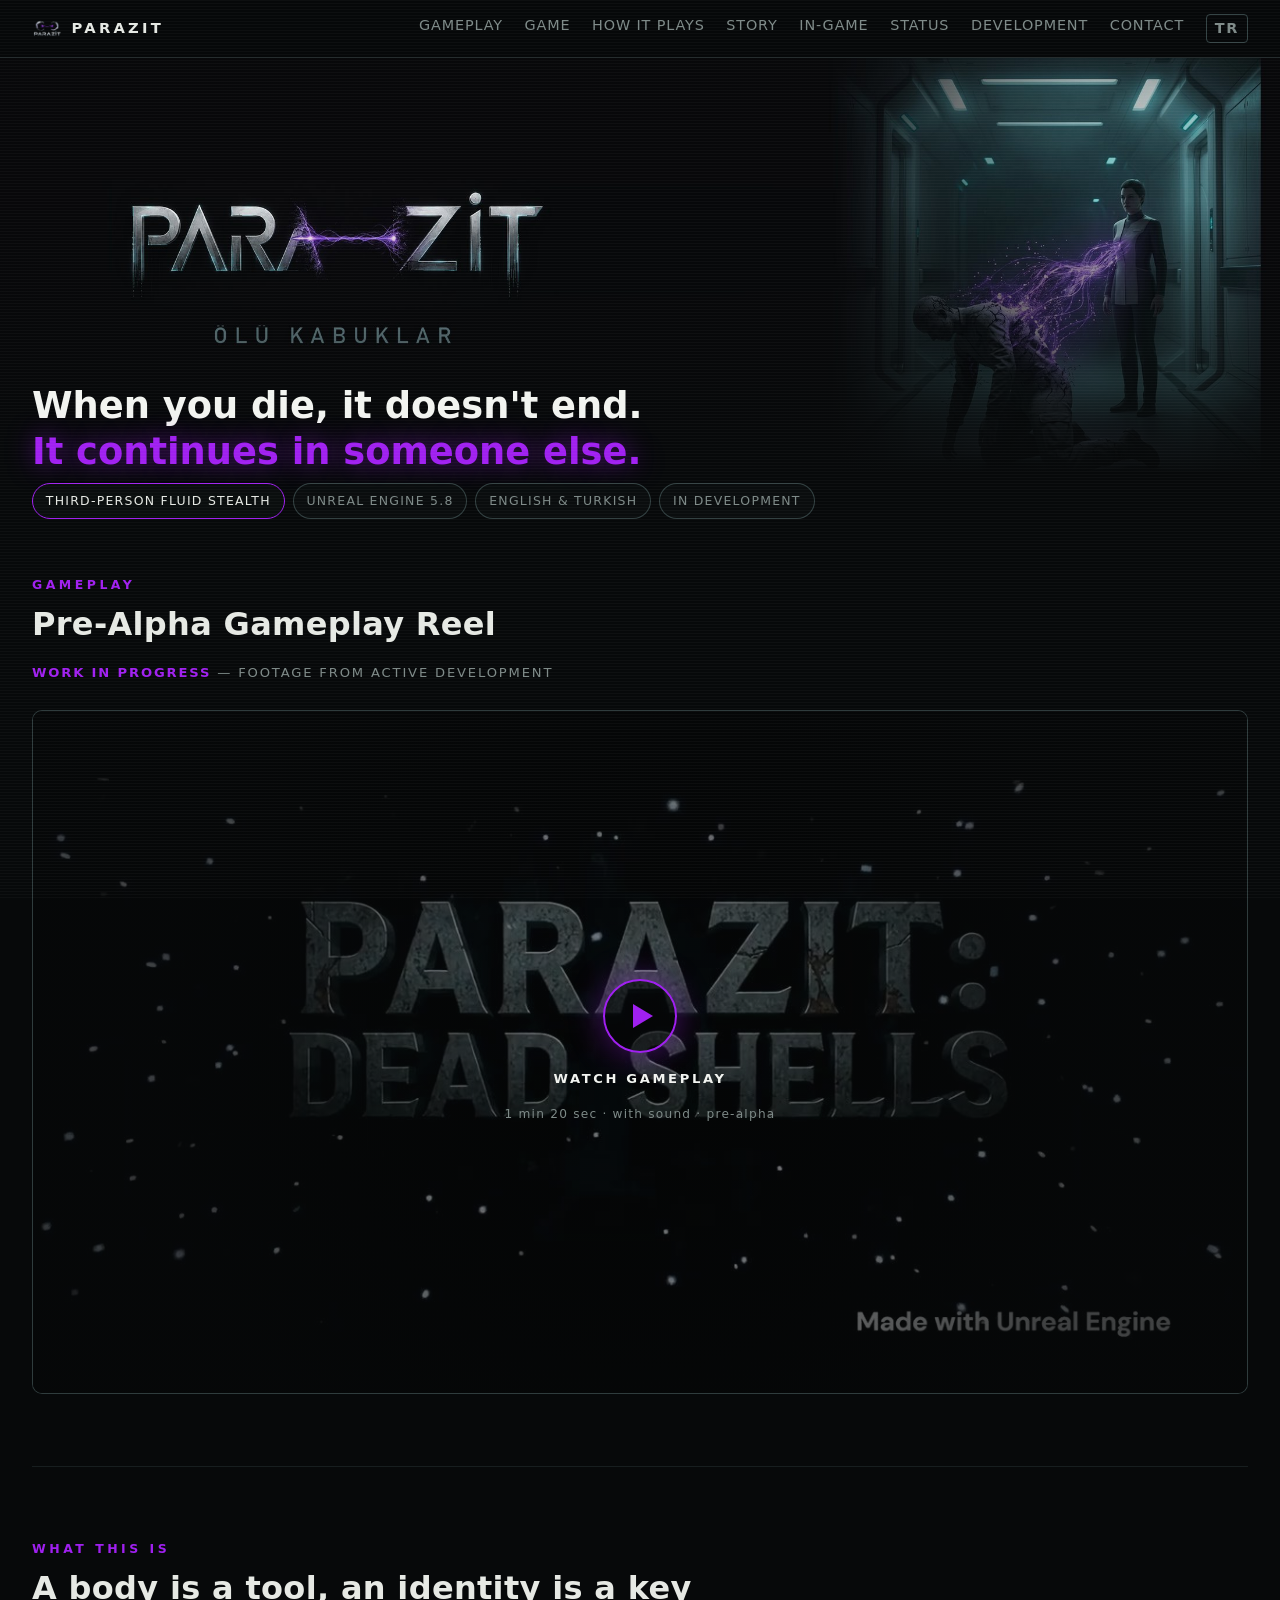
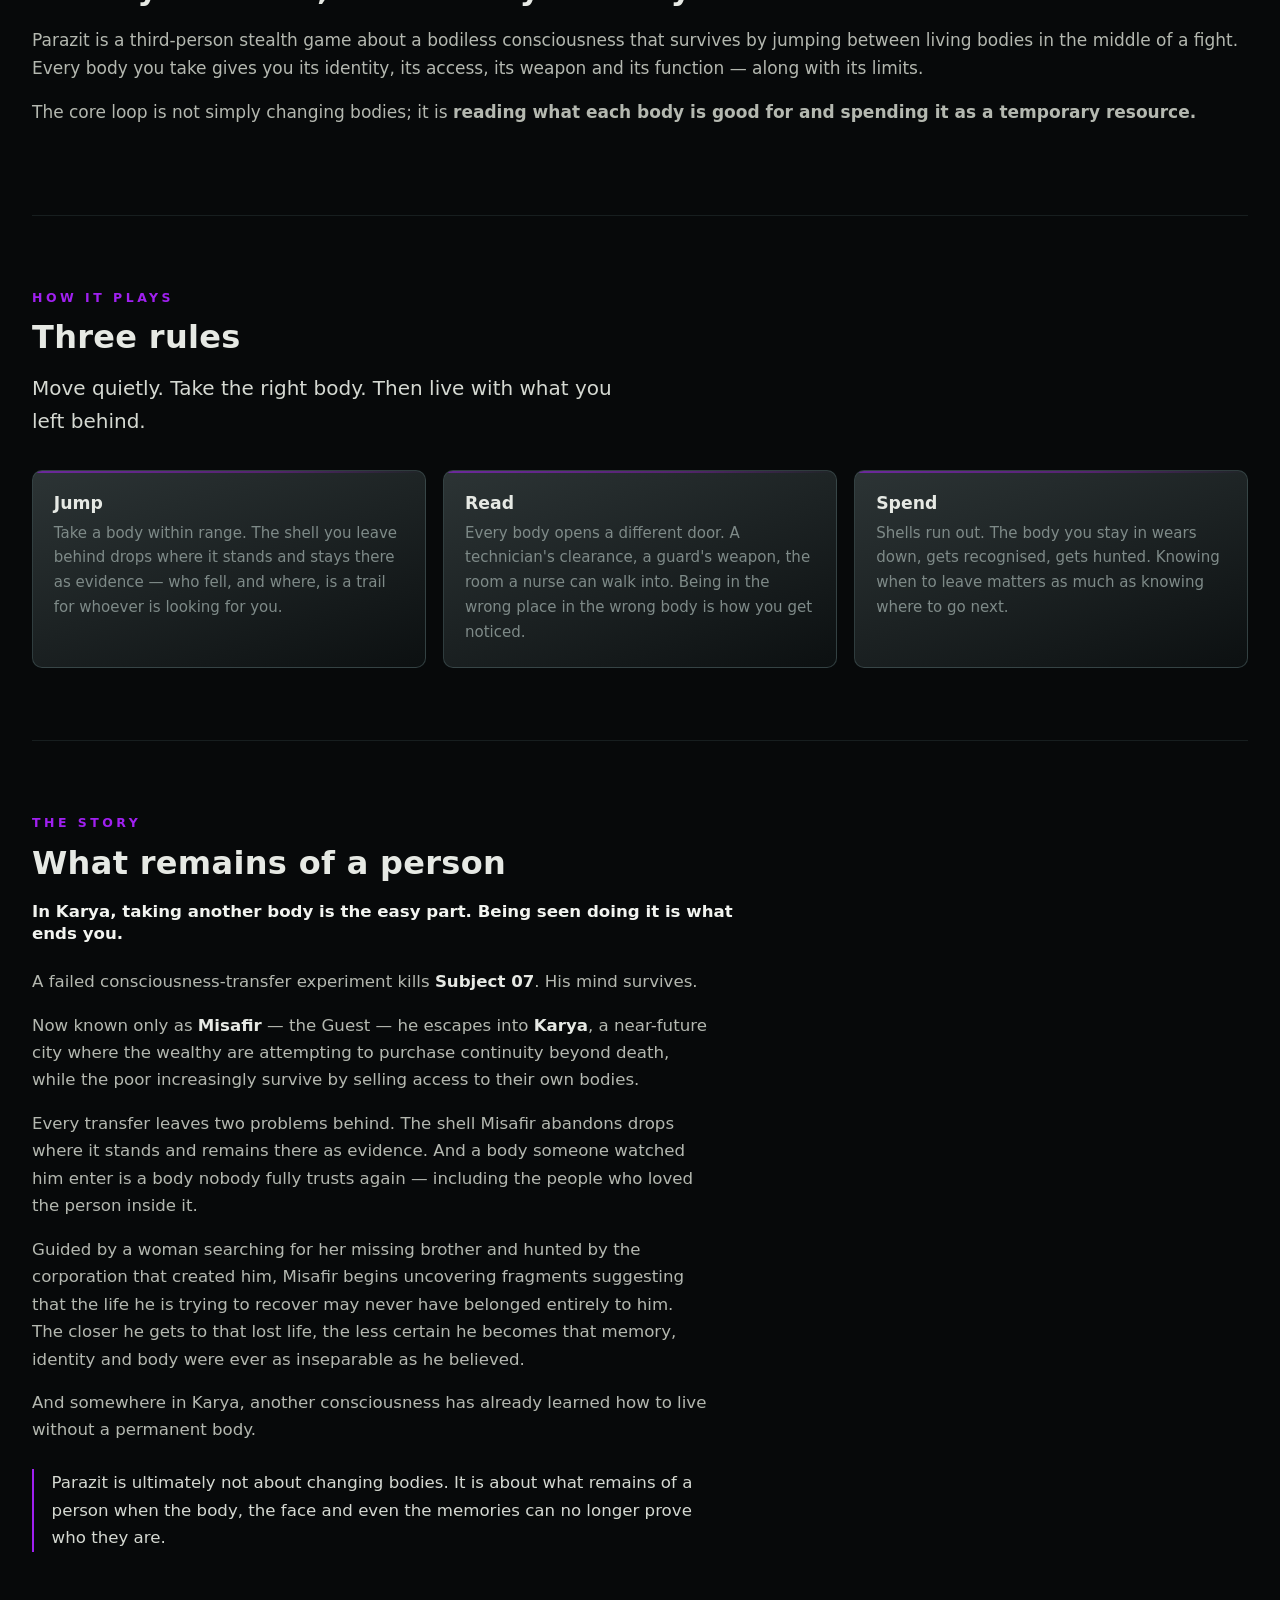
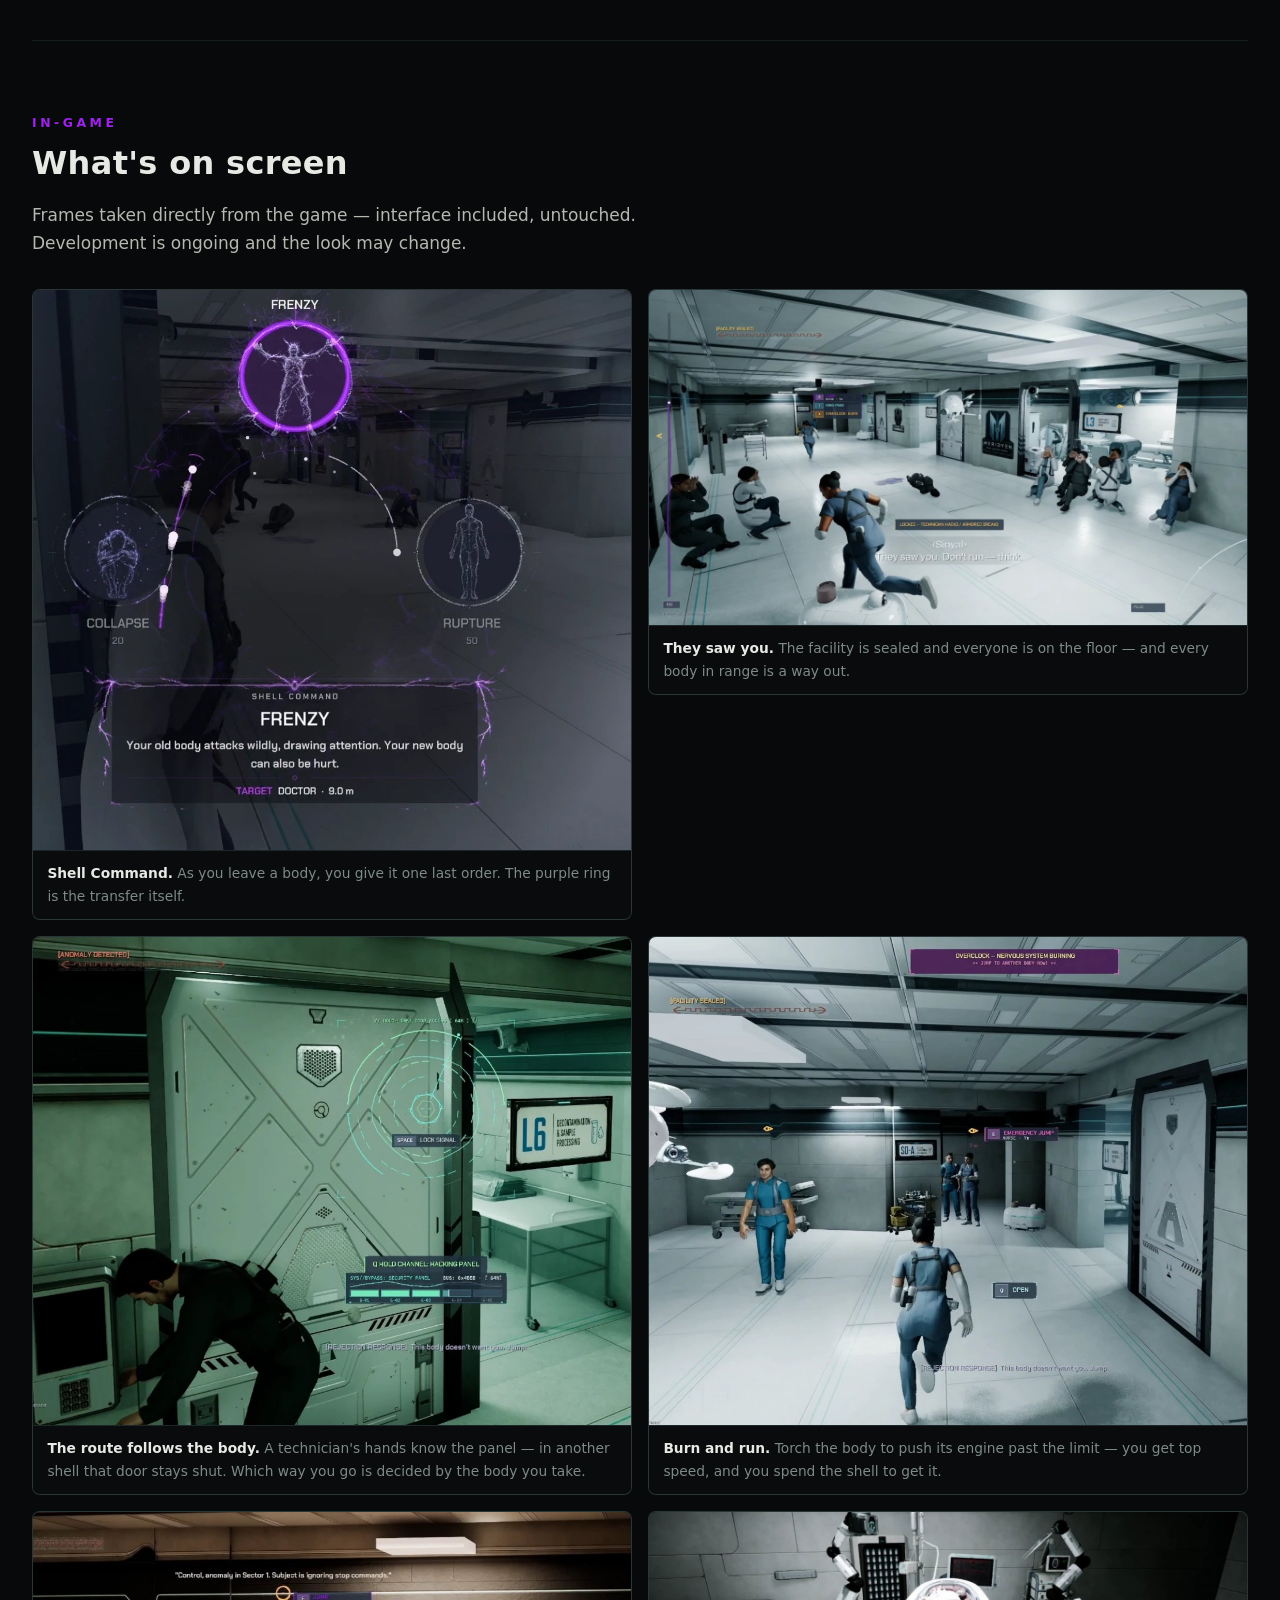
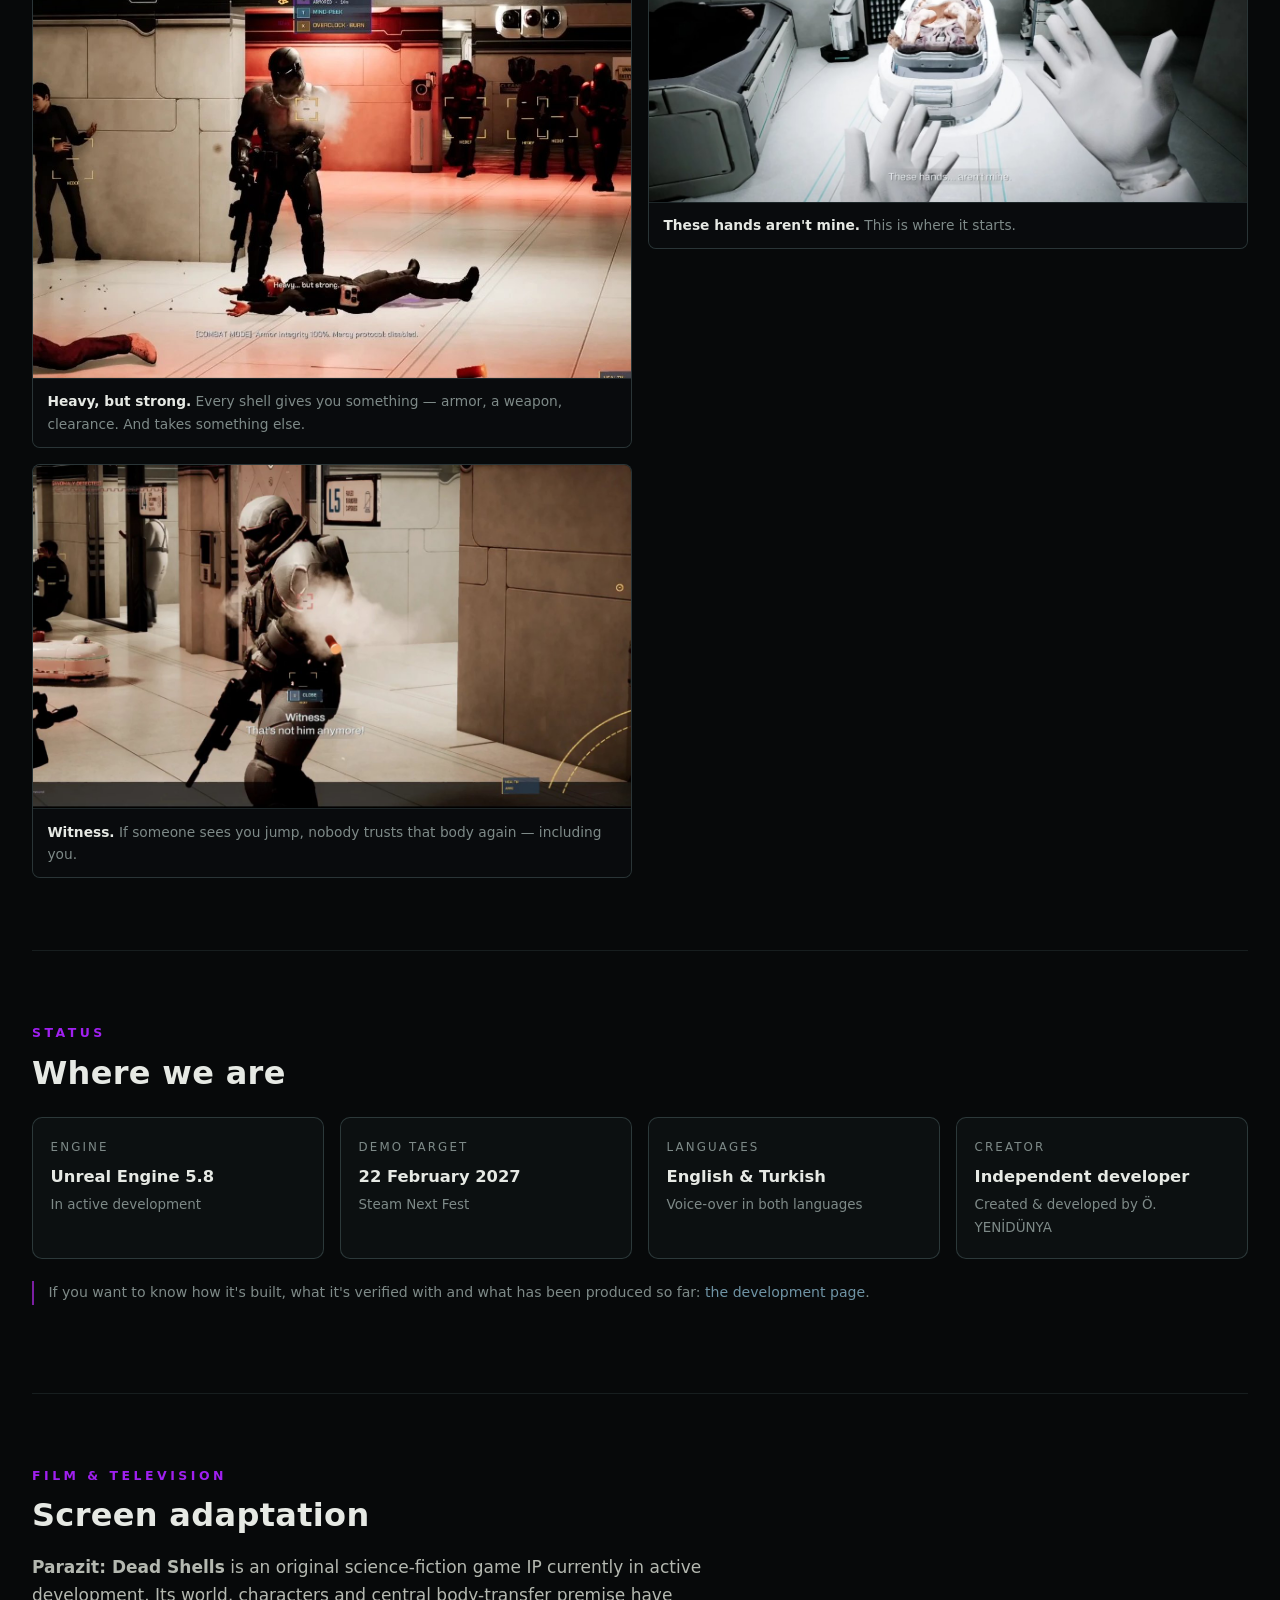
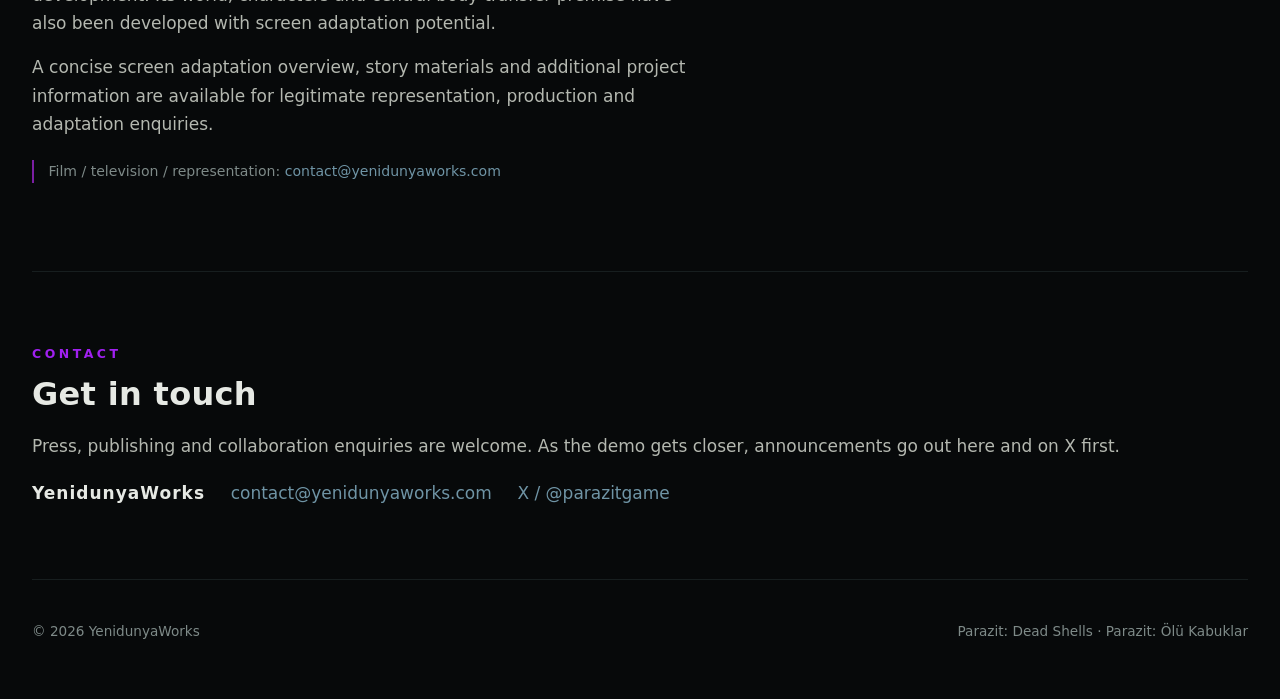
==== en/index.html @ 67343d3d "Site guncellendi: 0 yeni, 2 degisen" ====
<!doctype html>
<html lang="en">
  <head>
    <meta charset="utf-8">
    <meta name="viewport" content="width=device-width, initial-scale=1">
    <title>Parazit: Dead Shells</title>
    <meta name="description" content="Parazit: Dead Shells — a third-person stealth game about a bodiless consciousness that survives by jumping between living bodies. Unreal Engine 5.8.">
    <meta name="theme-color" content="#07090A">
    <link rel="canonical" href="https://yenidunyaworks.com/en/">
    <link rel="alternate" hreflang="tr" href="https://yenidunyaworks.com/">
    <link rel="alternate" hreflang="en" href="https://yenidunyaworks.com/en/">
    <link rel="alternate" hreflang="x-default" href="https://yenidunyaworks.com/en/">
    <link rel="icon" href="../gorsel/favicon-32.png" sizes="32x32">
    <link rel="apple-touch-icon" href="../gorsel/apple-touch-icon.png">
    <meta property="og:title" content="Parazit: Dead Shells">
    <meta property="og:description" content="When you die, it doesn't end. It continues in someone else.">
    <meta property="og:image" content="https://yenidunyaworks.com/gorsel/hero.jpg">
    <meta property="og:url" content="https://yenidunyaworks.com/en/">
    <meta property="og:type" content="website">
    <meta name="twitter:card" content="summary_large_image">
    <link rel="stylesheet" href="../style.css">
  </head>
  <body>

    <header class="site-header">
      <div class="header-ic">
        <a class="marka" href="#top" aria-label="Parazit: Dead Shells — home">
          <img src="../gorsel/amblem.png" alt="" width="30" height="30">
          <span>Parazit</span>
        </a>
        <nav aria-label="Sections">
          <a href="#video">Gameplay</a>
          <a href="#game">Game</a>
          <a href="#how">How it plays</a>
          <a href="#story">Story</a>
          <a href="#ingame">In-game</a>
          <a href="#status">Status</a>
          <a href="development.html">Development</a>
          <a href="#contact">Contact</a>
          <a class="dil" href="../" hreflang="tr" lang="tr">TR</a>
        </nav>
      </div>
    </header>

    <main>

      <section class="hero" id="top" aria-labelledby="game-title">
        <div class="hero-gorsel">
          <img src="../gorsel/hero.jpg"
               alt="Parazit: Dead Shells — a purple current rises from a collapsing body in a dark facility corridor"
               width="2200" height="710" fetchpriority="high">
        </div>
        <div class="hero-alt">
          <h1 id="game-title" class="hero-cizgi">
            When you die, it doesn't end.<br><span class="vurgu">It continues in someone else.</span>
          </h1>
          <div class="rozetler">
            <span class="rozet one">Third-person fluid stealth</span>
            <span class="rozet">Unreal Engine 5.8</span>
            <span class="rozet">English &amp; Turkish</span>
            <span class="rozet">In development</span>
          </div>
        </div>
      </section>

      <section class="bolum video-bolum" id="video" aria-labelledby="video-heading">
        <p class="ust-etiket">Gameplay</p>
        <h2 id="video-heading">Pre-Alpha Gameplay Reel</h2>
        <p class="video-altbilgi"><b>Work in progress</b> — footage from active development</p>
        <div class="video-kutu" role="button" tabindex="0" data-baslik="Parazit: Dead Shells — gameplay video">
          <img src="../gorsel/video-poster.jpg" alt="A frame from the Parazit: Dead Shells gameplay video" width="1280" height="720" loading="lazy">
          <span class="video-oynat">
            <span class="daire" aria-hidden="true"></span>
            <span class="etiket">Watch gameplay</span>
            <span class="sure">1 min 20 sec · with sound · pre-alpha</span>
          </span>
        </div>
      </section>

      <section class="bolum" id="game" aria-labelledby="game-heading">
        <p class="ust-etiket">What this is</p>
        <h2 id="game-heading">A body is a tool, an identity is a key</h2>
        <div>
          <article>
            <p>Parazit is a third-person stealth game about a bodiless consciousness that survives by jumping between living bodies in the middle of a fight. Every body you take gives you its identity, its access, its weapon and its function — along with its limits.</p>
            <p>The core loop is not simply changing bodies; it is <strong>reading what each body is good for and spending it as a temporary resource.</strong></p>
          </article>
        </div>
      </section>

      <section class="bolum" id="how" aria-labelledby="how-heading">
        <p class="ust-etiket">How it plays</p>
        <h2 id="how-heading">Three rules</h2>
        <p class="kural-giris">Move quietly. Take the right body. Then live with what you left behind.</p>
        <div class="kartlar">
          <article class="kart">
            <h3>Jump</h3>
            <p>Take a body within range. The shell you leave behind drops where it stands and stays there as evidence — who fell, and where, is a trail for whoever is looking for you.</p>
          </article>
          <article class="kart">
            <h3>Read</h3>
            <p>Every body opens a different door. A technician's clearance, a guard's weapon, the room a nurse can walk into. Being in the wrong place in the wrong body is how you get noticed.</p>
          </article>
          <article class="kart">
            <h3>Spend</h3>
            <p>Shells run out. The body you stay in wears down, gets recognised, gets hunted. Knowing when to leave matters as much as knowing where to go next.</p>
          </article>
        </div>
      </section>


      <section class="bolum" id="story" aria-labelledby="story-heading">
        <p class="ust-etiket">The story</p>
        <h2 id="story-heading">What remains of a person</h2>
        <div class="hikaye">
          <p class="hikaye-acilis">In Karya, taking another body is the easy part. Being seen doing it is what ends you.</p>
          <p>A failed consciousness-transfer experiment kills <b>Subject 07</b>. His mind survives.</p>
          <p>Now known only as <b>Misafir</b> — the Guest — he escapes into <b>Karya</b>, a near-future city where the wealthy are attempting to purchase continuity beyond death, while the poor increasingly survive by selling access to their own bodies.</p>
          <p>Every transfer leaves two problems behind. The shell Misafir abandons drops where it stands and remains there as evidence. And a body someone watched him enter is a body nobody fully trusts again — including the people who loved the person inside it.</p>
          <p>Guided by a woman searching for her missing brother and hunted by the corporation that created him, Misafir begins uncovering fragments suggesting that the life he is trying to recover may never have belonged entirely to him. The closer he gets to that lost life, the less certain he becomes that memory, identity and body were ever as inseparable as he believed.</p>
          <p>And somewhere in Karya, another consciousness has already learned how to live without a permanent body.</p>
          <p class="hikaye-kapanis">Parazit is ultimately not about changing bodies. It is about what remains of a person when the body, the face and even the memories can no longer prove who they are.</p>
        </div>
      </section>

      <section class="bolum" id="ingame" aria-labelledby="ingame-heading">
        <p class="ust-etiket">In-game</p>
        <h2 id="ingame-heading">What's on screen</h2>
        <p style="max-width:60ch">Frames taken directly from the game — interface included, untouched. Development is ongoing and the look may change.</p>
        <div class="oyun-izgara">
          <figure class="oyun-kare">
            <img src="../gorsel/oyun-1.jpg" alt="Shell Command radial menu: Collapse, Frenzy and Rupture inside a purple ring" loading="lazy" width="1052" height="986">
            <figcaption><b>Shell Command.</b> As you leave a body, you give it one last order. The purple ring is the transfer itself.</figcaption>
          </figure>
          <figure class="oyun-kare">
            <img src="../gorsel/oyun-2.jpg" alt="A laboratory corridor in panic, people crouching, the jump menu open" loading="lazy" width="1280" height="718">
            <figcaption><b>They saw you.</b> The facility is sealed and everyone is on the floor — and every body in range is a way out.</figcaption>
          </figure>
          <figure class="oyun-kare">
            <img src="../gorsel/oyun-7.jpg" alt="A security panel being hacked in a technician's body, door access at 64 percent" loading="lazy" width="1037" height="846">
            <figcaption><b>The route follows the body.</b> A technician's hands know the panel — in another shell that door stays shut. Which way you go is decided by the body you take.</figcaption>
          </figure>
          <figure class="oyun-kare">
            <img src="../gorsel/oyun-3.jpg" alt="Overclock warning: nervous system burning, jump to another body now" loading="lazy" width="1109" height="905">
            <figcaption><b>Burn and run.</b> Torch the body to push its engine past the limit — you get top speed, and you spend the shell to get it.</figcaption>
          </figure>
          <figure class="oyun-kare">
            <img src="../gorsel/oyun-4.jpg" alt="An armored body under red alarm light, a corpse on the floor" loading="lazy" width="1016" height="792">
            <figcaption><b>Heavy, but strong.</b> Every shell gives you something — armor, a weapon, clearance. And takes something else.</figcaption>
          </figure>
          <figure class="oyun-kare">
            <img src="../gorsel/oyun-5.jpg" alt="First-person view of two hands, an open transfer capsule ahead" loading="lazy" width="1280" height="621">
            <figcaption><b>These hands aren't mine.</b> This is where it starts.</figcaption>
          </figure>
          <figure class="oyun-kare">
            <img src="../gorsel/oyun-6.jpg" alt="An armed armored soldier with a witness subtitle" loading="lazy" width="1280" height="736">
            <figcaption><b>Witness.</b> If someone sees you jump, nobody trusts that body again — including you.</figcaption>
          </figure>
        </div>
      </section>

      <section class="bolum" id="status" aria-labelledby="status-heading">
        <p class="ust-etiket">Status</p>
        <h2 id="status-heading">Where we are</h2>
        <dl class="durum-izgara">
          <div class="durum-kutu">
            <dt>Engine</dt>
            <dd>Unreal Engine 5.8<small>In active development</small></dd>
          </div>
          <div class="durum-kutu">
            <dt>Demo target</dt>
            <dd>22 February 2027<small>Steam Next Fest</small></dd>
          </div>
          <div class="durum-kutu">
            <dt>Languages</dt>
            <dd>English &amp; Turkish<small>Voice-over in both languages</small></dd>
          </div>
          <div class="durum-kutu">
            <dt>Creator</dt>
            <dd>Independent developer<small>Created &amp; developed by Ö. YENİDÜNYA</small></dd>
          </div>
        </dl>
        <p class="not">If you want to know how it's built, what it's verified with and what has been produced so far: <a href="development.html">the development page</a>.</p>
      </section>


      <section class="bolum" id="screen" aria-labelledby="screen-heading">
        <p class="ust-etiket">Film &amp; television</p>
        <h2 id="screen-heading">Screen adaptation</h2>
        <p style="max-width:62ch"><b>Parazit: Dead Shells</b> is an original science-fiction game IP currently in active development. Its world, characters and central body-transfer premise have also been developed with screen adaptation potential.</p>
        <p style="max-width:62ch">A concise screen adaptation overview, story materials and additional project information are available for legitimate representation, production and adaptation enquiries.</p>
        <p class="not">Film / television / representation: <a href="mailto:contact@yenidunyaworks.com">contact@yenidunyaworks.com</a></p>
      </section>

      <section class="bolum" id="contact" aria-labelledby="contact-heading">
        <p class="ust-etiket">Contact</p>
        <h2 id="contact-heading">Get in touch</h2>
        <p>Press, publishing and collaboration enquiries are welcome. As the demo gets closer, announcements go out here and on X first.</p>
        <div class="iletisim-satir">
          <span class="studyo">YenidunyaWorks</span>
          <a href="mailto:contact@yenidunyaworks.com">contact@yenidunyaworks.com</a>
          <a href="https://x.com/parazitgame" rel="me noopener">X / @parazitgame</a>
        </div>
      </section>

    </main>

    <footer>
      <span>© 2026 YenidunyaWorks</span>
      <span>Parazit: Dead Shells · Parazit: Ölü Kabuklar</span>
    </footer>


    <script>
      document.querySelectorAll('.video-kutu').forEach(function (kutu) {
        kutu.addEventListener('click', function () {
          if (kutu.dataset.acildi) return;
          kutu.dataset.acildi = '1';
          var f = document.createElement('iframe');
          f.src = 'https://www.youtube-nocookie.com/embed/8a3GGomhX2M?autoplay=1&rel=0';
          f.title = kutu.dataset.baslik || 'Gameplay';
          f.allow = 'accelerometer; autoplay; encrypted-media; picture-in-picture; web-share';
          f.setAttribute('allowfullscreen', '');
          kutu.innerHTML = '';
          kutu.appendChild(f);
        });
      });
    </script>
  </body>
</html>
---- style.css ----
/* PARAZİT: Ölü Kabuklar — tanıtım sitesi
   Renk kanonu: ortam/parazit_ortam_tasarim_belgesi.md
   🔒 HUD moru TEK HEX: #A020F0 (kullanıcı kararı 2026-08-12). Başka mor eklenmez. */

:root {
  --mor:        #A020F0;   /* HUD moru — TEK vurgu */
  --mor-dunya:  #7B1FA2;   /* dünya moru — degrade koyu ucu */
  --fume:       #2C3435;   /* koyu füme — kart yüzeyi */
  --gri:        #3E4F50;   /* soğuk koyu gri — kenarlık */
  --metin:      #B4B8B0;   /* kırık beyaz — ana metin */
  --klinik:     #6F94A5;   /* Meridyen klinik mavisi — ikincil */
  --zemin:      #07090A;
  --zemin-2:    #0C1011;
  --soluk:      #7E8A88;
  --olcu:       min(76rem, 100% - 2rem);
}

*, *::before, *::after { box-sizing: border-box; }

html { scroll-behavior: smooth; }

body {
  background: var(--zemin);
  color: var(--metin);
  font-family: "Segoe UI", system-ui, -apple-system, "Helvetica Neue", Arial, sans-serif;
  font-size: 17px;
  line-height: 1.65;
  margin: 0;
  overflow-x: hidden;
  -webkit-font-smoothing: antialiased;
}

/* ince tarama çizgileri — oyunun ekran diline selam */
body::before {
  content: "";
  position: fixed;
  inset: 0;
  pointer-events: none;
  z-index: 100;
  opacity: .035;
  background: repeating-linear-gradient(
    180deg, rgba(255,255,255,.9) 0 1px, transparent 1px 3px);
}

img { display: block; max-width: 100%; height: auto; }

a { color: var(--klinik); text-decoration: none; }
a:hover, a:focus-visible { color: var(--mor); }
a:focus-visible { outline: 2px solid var(--mor); outline-offset: 3px; border-radius: 2px; }

h1, h2, h3 { color: #E6E9E4; line-height: 1.15; margin: 0 0 .6em; font-weight: 650; }
h2 { font-size: clamp(1.4rem, 3vw, 2rem); letter-spacing: .01em; }
h3 { font-size: 1.05rem; letter-spacing: .04em; text-transform: uppercase; color: var(--klinik); font-weight: 600; }
p { margin: 0 0 1rem; }

/* ---------- başlık şeridi ---------- */
.site-header {
  position: sticky; top: 0; z-index: 50;
  background: rgba(7,9,10,.82);
  backdrop-filter: blur(10px);
  border-bottom: 1px solid rgba(62,79,80,.45);
}
.header-ic {
  display: flex; align-items: center; justify-content: space-between;
  gap: 1.5rem; flex-wrap: wrap;
  width: var(--olcu); margin-inline: auto;
  padding: .85rem 0;
}
.marka { display: flex; align-items: center; gap: .6rem; }
.marka img { width: 30px; height: 30px; }
.marka span {
  font-weight: 700; letter-spacing: .22em; font-size: .92rem;
  color: #E6E9E4; text-transform: uppercase;
}
nav { display: flex; gap: 1.35rem; flex-wrap: wrap; font-size: .9rem; letter-spacing: .06em; }
nav a { color: var(--soluk); text-transform: uppercase; }
nav a.dil {
  border: 1px solid rgba(62,79,80,.85); border-radius: 4px;
  padding: .12rem .5rem; letter-spacing: .12em; font-weight: 600;
}
nav a.dil:hover, nav a.dil:focus-visible { border-color: var(--mor); color: var(--mor); }

/* ---------- ortak bölüm ---------- */
.bolum { width: var(--olcu); margin-inline: auto; padding: 4.5rem 0; }
.bolum + .bolum { border-top: 1px solid rgba(62,79,80,.3); }
.ust-etiket {
  font-size: .78rem; letter-spacing: .28em; text-transform: uppercase;
  color: var(--mor); margin-bottom: .7rem; font-weight: 600;
}

/* ---------- hero ---------- */
.hero { width: 100%; margin: 0; padding: 0; position: relative; }
.hero-gorsel { position: relative; }
.hero-gorsel img { width: 100%; object-fit: cover; max-height: 74vh; }
.hero-gorsel::after {
  content: ""; position: absolute; inset: 0;
  background: linear-gradient(180deg, rgba(7,9,10,.25) 0%, rgba(7,9,10,0) 35%, rgba(7,9,10,.96) 100%);
}
.hero-alt {
  width: var(--olcu); margin: -5.5rem auto 0; position: relative; z-index: 2;
  padding-bottom: 3.5rem;
}
.hero-cizgi {
  font-size: clamp(1.35rem, 3.4vw, 2.3rem);
  font-weight: 700; color: #F2F4F0; line-height: 1.25;
  max-width: 24ch; margin-bottom: .5rem;
}
.hero-cizgi .vurgu {
  color: var(--mor);
  text-shadow: 0 0 26px rgba(160,32,240,.55);
}
.hero-en { color: var(--soluk); font-size: 1rem; max-width: 48ch; margin-bottom: 1.6rem; }
.rozetler { display: flex; flex-wrap: wrap; gap: .5rem; }
.rozet {
  font-size: .78rem; letter-spacing: .1em; text-transform: uppercase;
  padding: .4rem .8rem; border: 1px solid rgba(62,79,80,.8);
  border-radius: 999px; color: var(--soluk); background: rgba(12,16,17,.7);
}
.rozet.one { border-color: var(--mor); color: #E6E9E4; }

/* ---------- video (facade: tıklanana kadar YouTube'a istek YOK) ---------- */
.video-bolum { padding-top: 0; }
.video-altbilgi {
  margin-top: .85rem; font-size: .82rem; letter-spacing: .14em;
  text-transform: uppercase; color: var(--soluk);
}
.video-altbilgi b { color: var(--mor); font-weight: 600; }

.video-kutu {
  position: relative; width: 100%; aspect-ratio: 16 / 9;
  border: 1px solid rgba(62,79,80,.7); border-radius: 10px;
  overflow: hidden; background: var(--zemin-2); cursor: pointer;
  margin-top: 1.6rem;
}
.video-kutu img { width: 100%; height: 100%; object-fit: cover; opacity: .72; transition: opacity .3s ease, transform .6s ease; }
.video-kutu:hover img { opacity: .9; transform: scale(1.02); }
.video-kutu iframe { position: absolute; inset: 0; width: 100%; height: 100%; border: 0; }
.video-oynat {
  position: absolute; inset: 0; display: flex; flex-direction: column;
  align-items: center; justify-content: center; gap: .9rem;
  background: radial-gradient(circle at 50% 50%, rgba(7,9,10,.15) 0%, rgba(7,9,10,.68) 70%);
  border: 0; color: #F2F4F0; font: inherit; cursor: pointer; width: 100%;
}
.video-oynat .daire {
  width: 74px; height: 74px; border-radius: 50%;
  border: 2px solid var(--mor); background: rgba(7,9,10,.55);
  display: grid; place-items: center;
  box-shadow: 0 0 34px rgba(160,32,240,.45);
  transition: transform .25s ease, box-shadow .25s ease;
}
.video-kutu:hover .daire { transform: scale(1.07); box-shadow: 0 0 46px rgba(160,32,240,.7); }
.video-oynat .daire::after {
  content: ""; width: 0; height: 0; margin-left: 5px;
  border-left: 20px solid var(--mor);
  border-top: 12px solid transparent; border-bottom: 12px solid transparent;
}
.video-oynat .etiket {
  font-size: .82rem; letter-spacing: .2em; text-transform: uppercase; font-weight: 600;
}
.video-oynat .sure { font-size: .76rem; color: var(--soluk); letter-spacing: .1em; }
@media (max-width: 40rem) {
  .video-oynat .daire { width: 58px; height: 58px; }
  .video-oynat .daire::after { border-left-width: 16px; border-top-width: 10px; border-bottom-width: 10px; }
}

/* ---------- iki dil ---------- */
.diller { display: grid; grid-template-columns: repeat(2, 1fr); gap: 2.5rem; }
.diller p { max-width: 58ch; }
.diller strong { color: #E6E9E4; }

.kural-giris {
  font-size: clamp(1.05rem, 1.9vw, 1.25rem); color: #D5D9D2;
  max-width: 46ch; margin-top: -.2rem;
}

/* ---------- mekanik kartları ---------- */
.kartlar { display: grid; grid-template-columns: repeat(3, 1fr); gap: 1.1rem; margin-top: 2rem; }
.kart {
  background: linear-gradient(160deg, var(--fume) 0%, var(--zemin-2) 100%);
  border: 1px solid rgba(62,79,80,.7);
  border-radius: 10px; padding: 1.4rem 1.3rem;
  position: relative; overflow: hidden;
  transition: border-color .25s ease, transform .25s ease;
}
.kart::before {
  content: ""; position: absolute; top: 0; left: 0; right: 0; height: 2px;
  background: linear-gradient(90deg, var(--mor), var(--mor-dunya) 60%, transparent);
  opacity: .55; transition: opacity .25s ease;
}
.kart:hover { border-color: rgba(160,32,240,.55); transform: translateY(-3px); }
.kart:hover::before { opacity: 1; }
.kart h3 { margin-bottom: .45rem; color: #E6E9E4; text-transform: none; letter-spacing: 0; font-size: 1.08rem; }
.kart p { font-size: .94rem; color: var(--soluk); margin: 0; }

/* ---------- galeri ---------- */
.galeri { display: grid; grid-template-columns: repeat(4, minmax(0,1fr)); gap: 1rem; margin-top: 2rem; }
.kare {
  margin: 0; position: relative; border-radius: 8px; overflow: hidden;
  border: 1px solid rgba(62,79,80,.6); background: var(--zemin-2);
  aspect-ratio: 3 / 4;
}
.kare img { width: 100%; height: 100%; object-fit: cover; transition: transform .5s ease, filter .5s ease; }
.kare:hover img { transform: scale(1.04); filter: saturate(1.12); }
.not {
  margin-top: 1.4rem; font-size: .88rem; color: var(--soluk);
  border-left: 2px solid var(--mor-dunya); padding-left: .9rem;
}

.hikaye p { max-width: 64ch; font-size: 1.04rem; }
.hikaye-acilis {
  font-size: clamp(1.15rem, 2.2vw, 1.45rem); font-weight: 650;
  color: #F2F4F0; line-height: 1.35; margin-bottom: 1.4rem; max-width: 30ch;
}
.hikaye b { color: #E6E9E4; font-weight: 600; }
.hikaye-kapanis {
  margin-top: 1.6rem; padding-left: 1.1rem;
  border-left: 2px solid var(--mor);
  color: #D5D9D2; font-size: 1.06rem;
}

/* ---------- oyun içi şerit ----------
   ⚠️ Kareler KIRPILMAZ: kaynak oranları 1.07 ile 2.06 arasında değişiyor ve
   sabit orana zorlamak radial menünün halkasını kesiyordu. Her kare kendi
   oranında durur; ızgara `align-items: start` ile üstten hizalar. */
.oyun-izgara {
  display: grid; grid-template-columns: repeat(2, minmax(0,1fr));
  gap: 1rem; margin-top: 2rem; align-items: start;
}
.oyun-kare {
  margin: 0; border-radius: 8px; overflow: hidden;
  border: 1px solid rgba(62,79,80,.6); background: var(--zemin-2);
  position: relative;
}
.oyun-kare img { width: 100%; height: auto; display: block; transition: transform .5s ease; }
.oyun-kare:hover img { transform: scale(1.02); }
.oyun-kare figcaption {
  padding: .7rem .9rem; font-size: .86rem; color: var(--soluk);
  border-top: 1px solid rgba(62,79,80,.4); background: rgba(7,9,10,.6);
}
.oyun-kare figcaption b { color: #E6E9E4; font-weight: 600; }

/* ---------- durum ---------- */
.durum-izgara { display: grid; grid-template-columns: repeat(4, 1fr); gap: 1rem; margin-top: 1.6rem; }
.durum-kutu {
  border: 1px solid rgba(62,79,80,.65); border-radius: 10px;
  padding: 1.2rem 1.1rem; background: var(--zemin-2);
}
.durum-kutu dt {
  font-size: .74rem; letter-spacing: .18em; text-transform: uppercase;
  color: var(--soluk); margin-bottom: .45rem;
}
.durum-kutu dd { margin: 0; font-size: 1.02rem; color: #E6E9E4; font-weight: 600; }
.durum-kutu dd small { display: block; font-weight: 400; font-size: .84rem; color: var(--soluk); margin-top: .2rem; }

/* ---------- iletişim ---------- */
.iletisim-satir { display: flex; flex-wrap: wrap; gap: 1.6rem; align-items: center; margin-top: 1.2rem; }
.studyo { font-weight: 650; color: #E6E9E4; letter-spacing: .06em; }

/* ---------- alt bilgi ---------- */
footer {
  width: var(--olcu); margin: 0 auto; padding: 2.5rem 0 3.5rem;
  border-top: 1px solid rgba(62,79,80,.3);
  font-size: .85rem; color: var(--soluk);
  display: flex; justify-content: space-between; gap: 1rem; flex-wrap: wrap;
}

/* ---------- geliştirme sayfası ---------- */
.veri-izgara { display: grid; grid-template-columns: repeat(3, 1fr); gap: 1rem; margin: 2rem 0; }
.veri {
  border: 1px solid rgba(62,79,80,.65); border-radius: 10px;
  padding: 1.3rem 1.2rem; background: var(--zemin-2);
}
.veri .sayi {
  font-size: clamp(1.5rem, 3.4vw, 2.1rem); font-weight: 700; color: #E6E9E4;
  line-height: 1.1; margin-bottom: .3rem;
}
.veri .sayi em { font-style: normal; color: var(--mor); }
.veri .ad { font-size: .8rem; letter-spacing: .14em; text-transform: uppercase; color: var(--soluk); }
.veri .aciklama { font-size: .88rem; color: var(--soluk); margin-top: .5rem; }

.liste { list-style: none; padding: 0; margin: 1.2rem 0 0; }
.liste li {
  padding: .75rem 0 .75rem 1.5rem; position: relative;
  border-bottom: 1px solid rgba(62,79,80,.28); font-size: .95rem;
}
.liste li::before {
  content: ""; position: absolute; left: 0; top: 1.25rem;
  width: 7px; height: 7px; border-radius: 50%; background: var(--mor); opacity: .75;
}
.liste strong { color: #E6E9E4; }

.geri { display: inline-block; margin-bottom: 1.4rem; font-size: .88rem; letter-spacing: .06em; }

/* ---------- duyarlı ---------- */
@media (max-width: 62rem) {
  .kartlar, .durum-izgara, .veri-izgara { grid-template-columns: repeat(2, 1fr); }
  .galeri { grid-template-columns: repeat(2, minmax(0,1fr)); }
  .oyun-izgara { grid-template-columns: repeat(2, minmax(0,1fr)); }
}
@media (max-width: 40rem) {
  body { font-size: 16px; }
  .bolum { padding: 3rem 0; }
  /* mobilde hero metni görselin ÜSTÜNE BİNMEZ: görsel kısa olduğu için
     negatif margin metni kadrajın ortasına sokuyor ve wordmark'ı örtüyordu */
  .hero-gorsel img { max-height: 42vh; object-position: 72% center; }
  .hero-alt { margin-top: 0; padding-top: 1.75rem; }
  .hero-gorsel::after {
    background: linear-gradient(180deg, rgba(7,9,10,.2) 0%, rgba(7,9,10,0) 45%, rgba(7,9,10,1) 100%);
  }
  .diller, .kartlar, .durum-izgara, .veri-izgara, .oyun-izgara { grid-template-columns: 1fr; }
  nav { gap: .9rem; font-size: .82rem; }
  .header-ic { padding: .7rem 0; }
}

@media (prefers-reduced-motion: reduce) {
  html { scroll-behavior: auto; }
  *, *::before, *::after { transition: none !important; animation: none !important; }
}
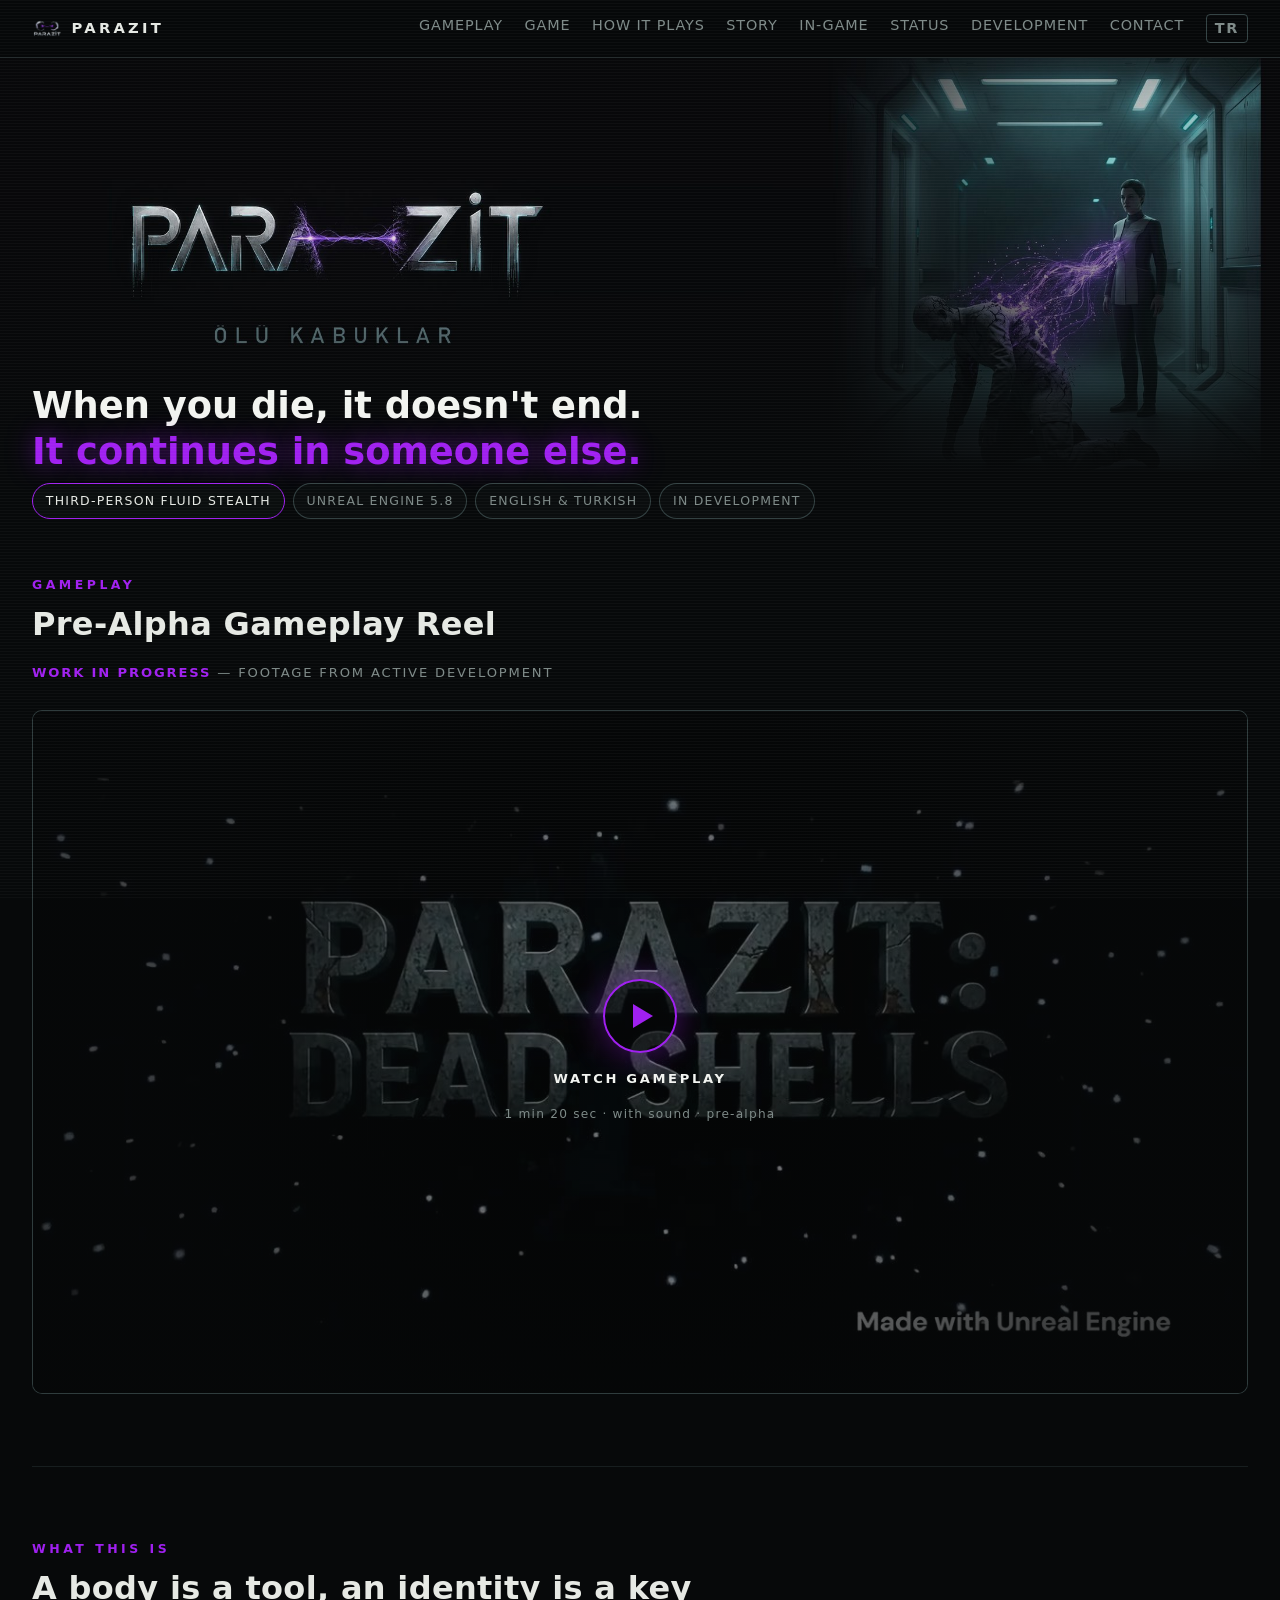
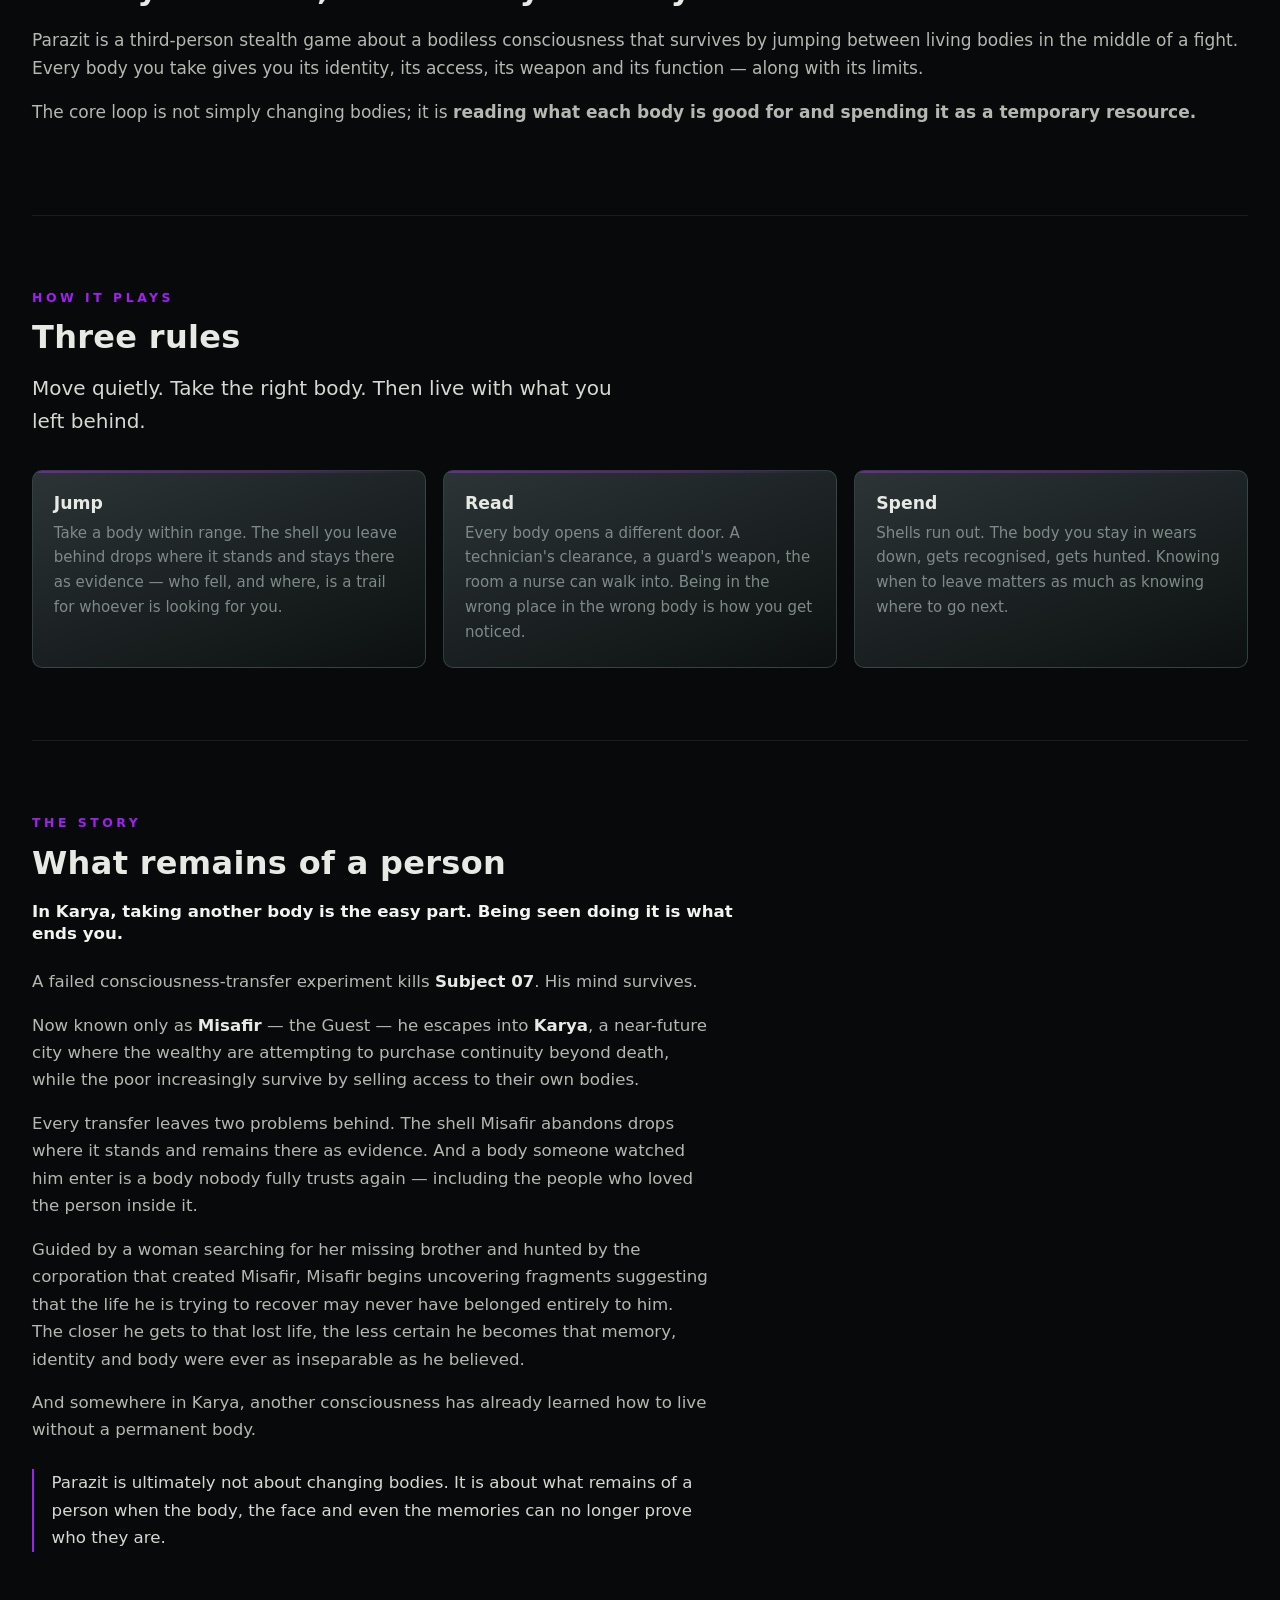
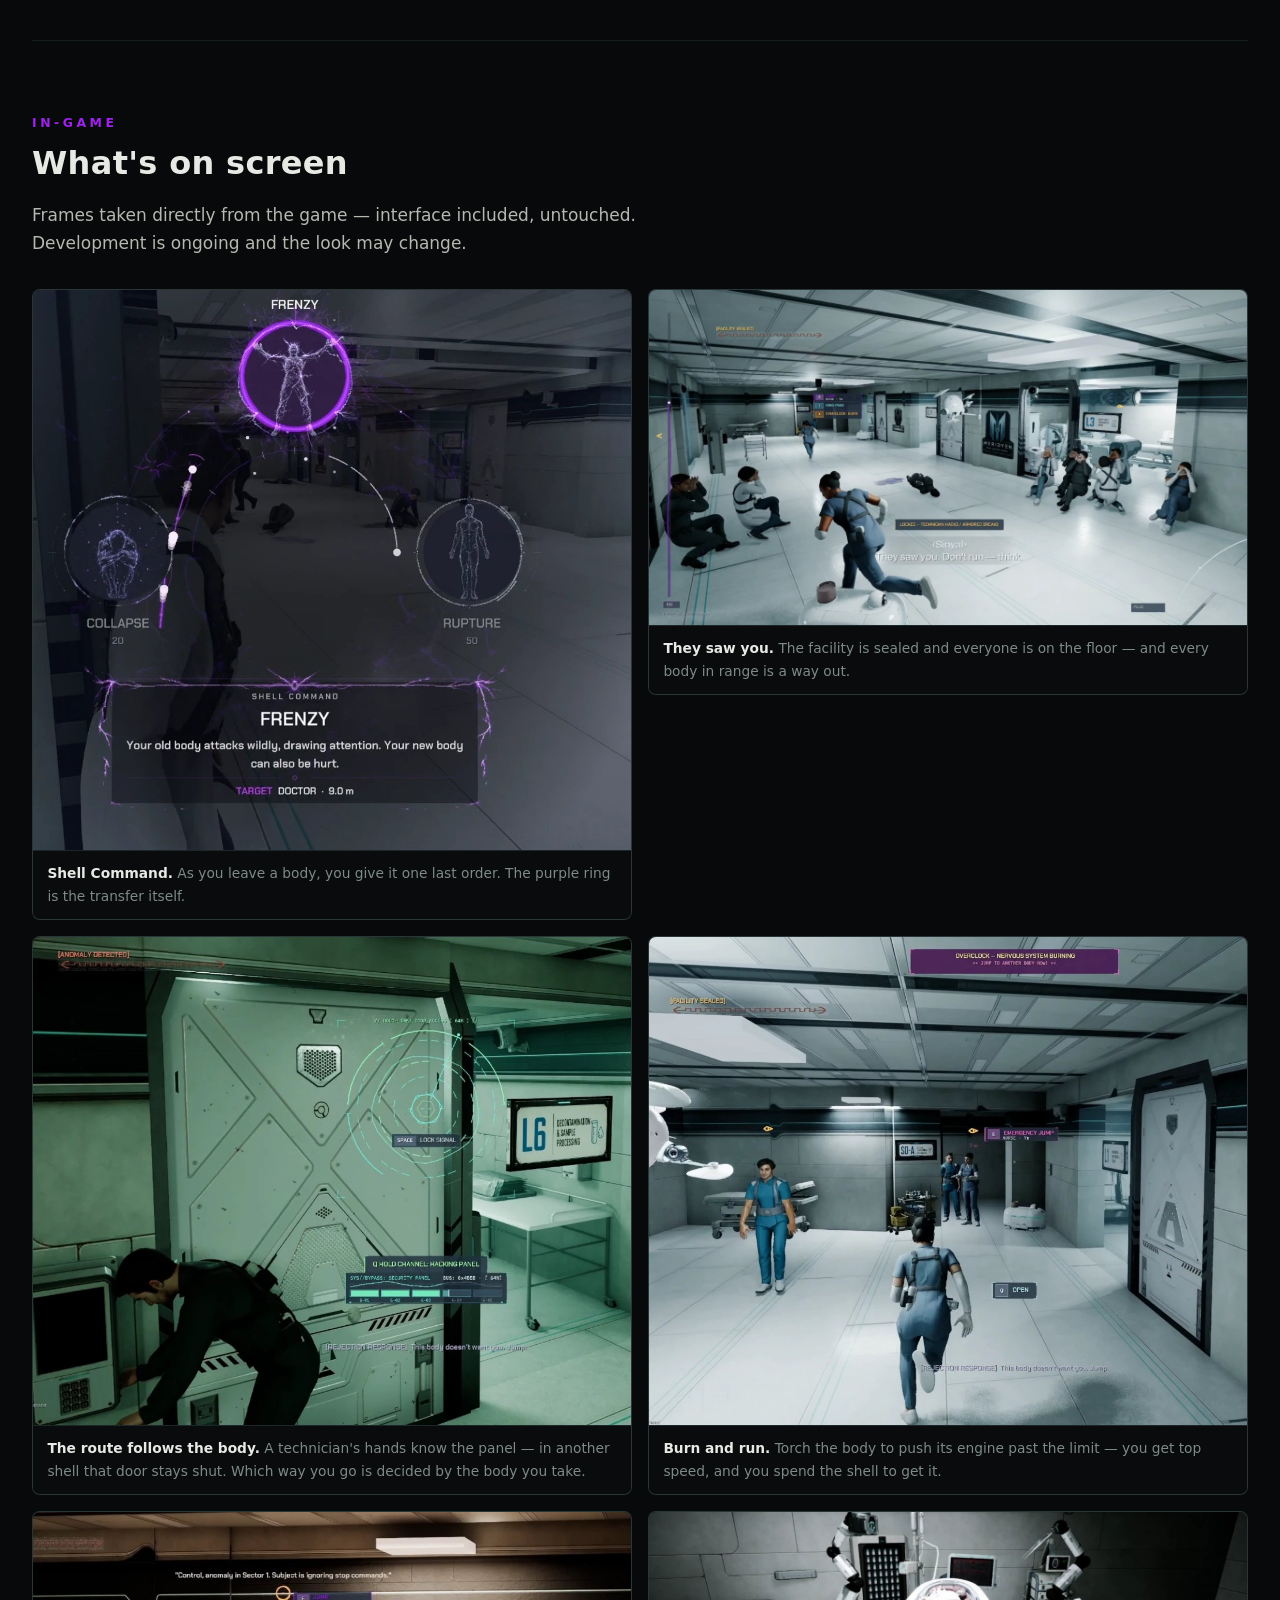
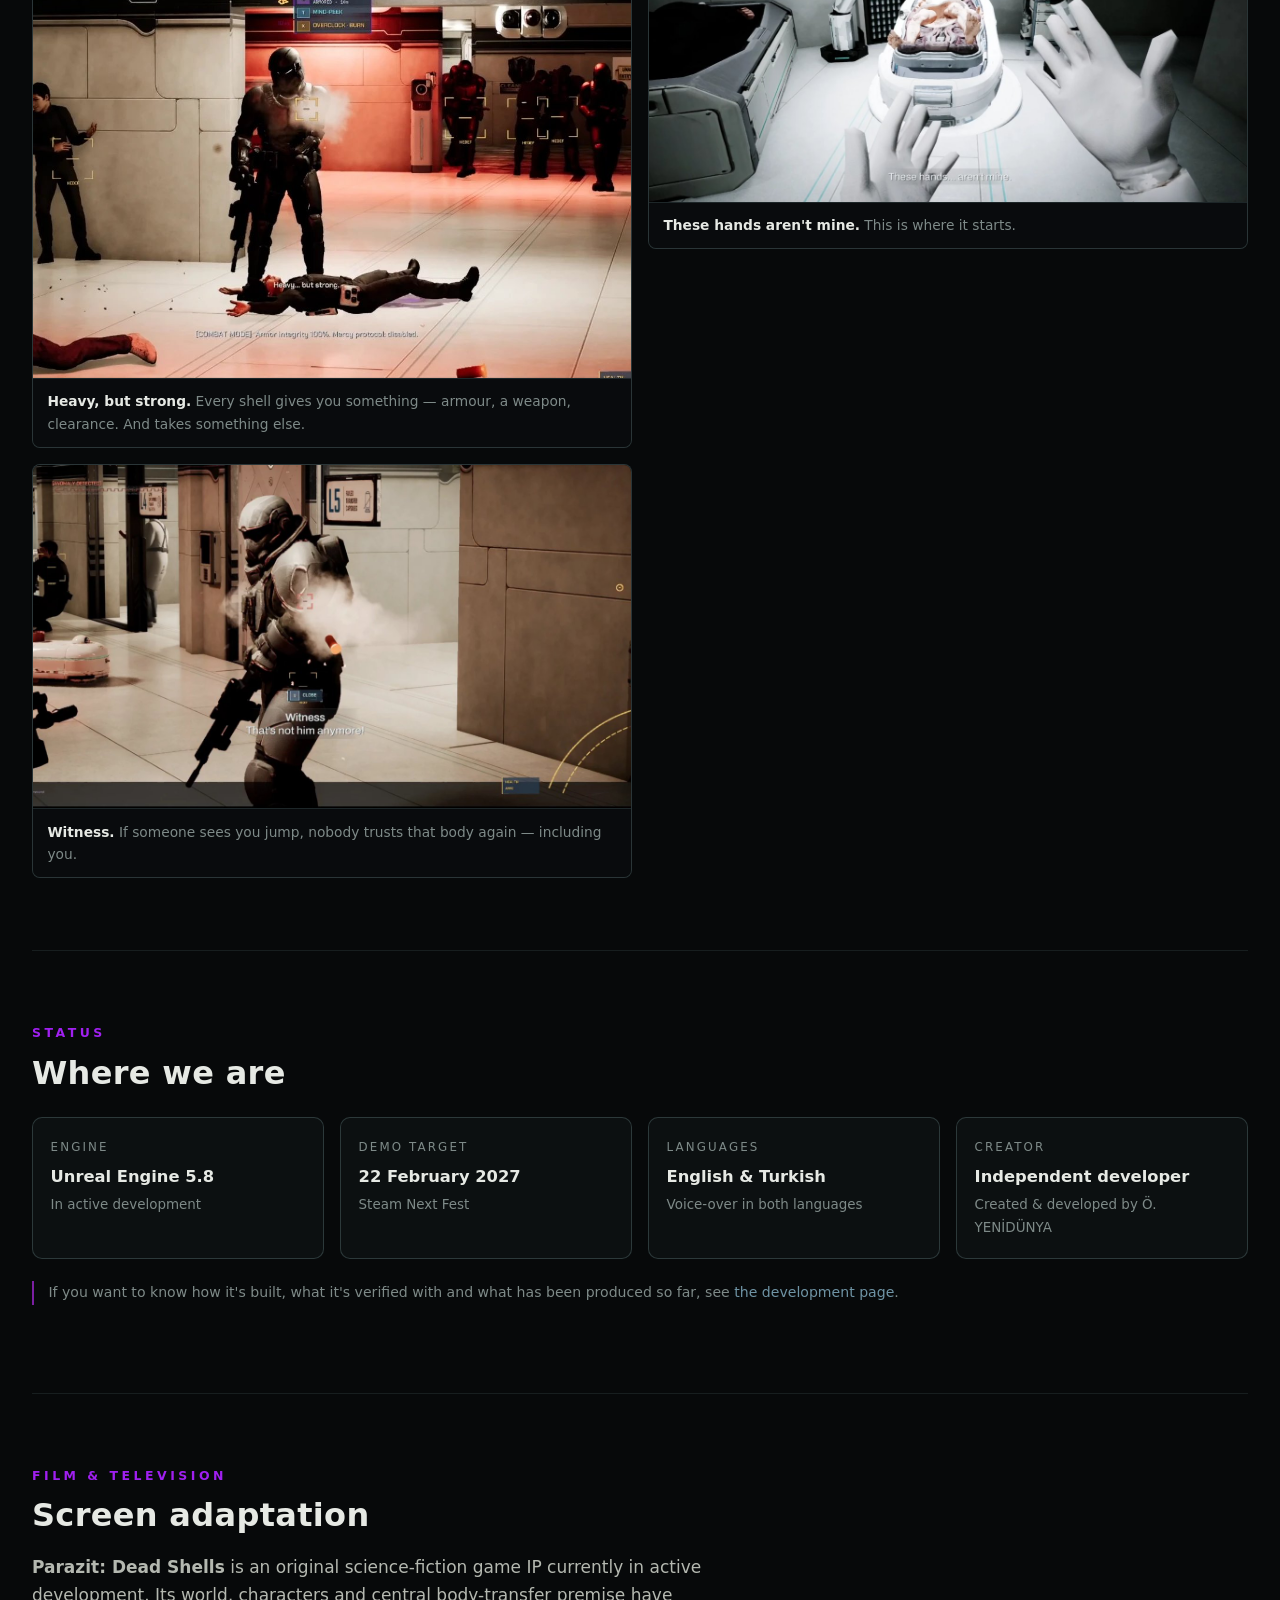
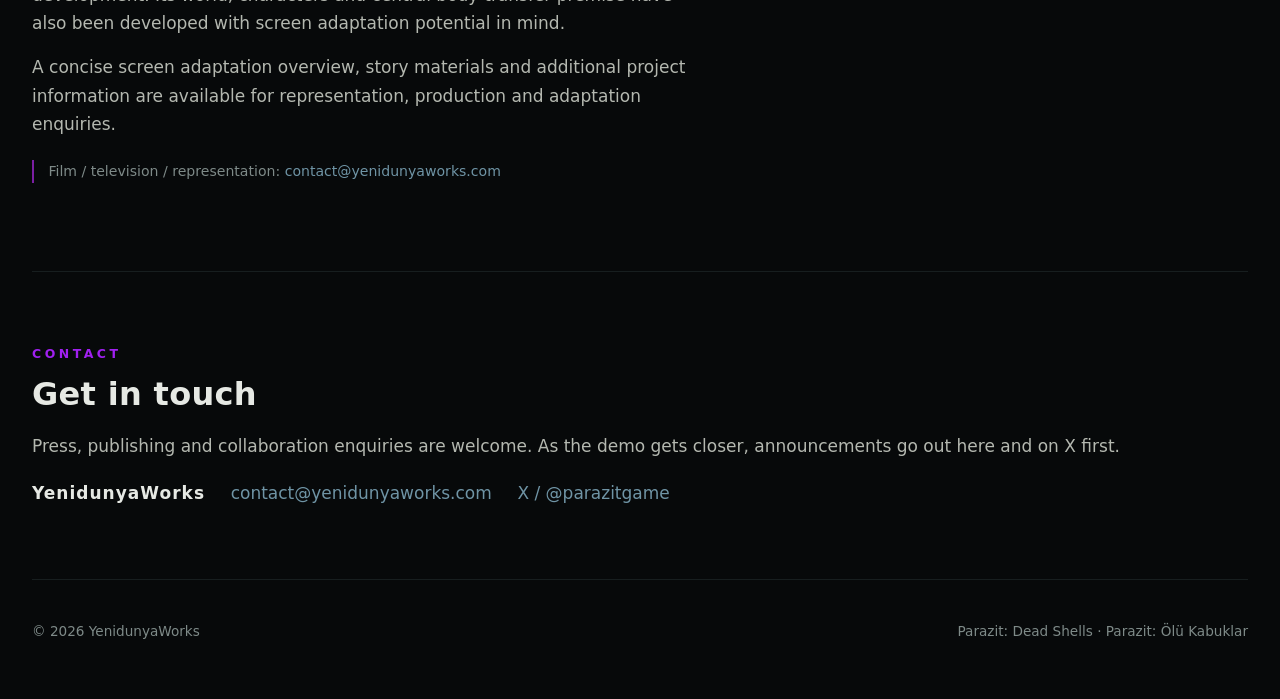
==== commit 82c913f5: "Site guncellendi: 0 yeni, 4 degisen" ====
--- a/en/index.html
+++ b/en/index.html
@@ -19,6 +19,8 @@
     <meta property="og:type" content="website">
     <meta name="twitter:card" content="summary_large_image">
     <link rel="stylesheet" href="../style.css">
+    <!-- Cloudflare Web Analytics -->
+    <script type='module' src='https://static.cloudflareinsights.com/beacon.min.js' data-cf-beacon='{"token": "b5ee09957ade4e6d9fecace0fcfb5eaa"}'></script>
   </head>
   <body>
 
@@ -117,7 +119,7 @@
           <p>A failed consciousness-transfer experiment kills <b>Subject 07</b>. His mind survives.</p>
           <p>Now known only as <b>Misafir</b> — the Guest — he escapes into <b>Karya</b>, a near-future city where the wealthy are attempting to purchase continuity beyond death, while the poor increasingly survive by selling access to their own bodies.</p>
           <p>Every transfer leaves two problems behind. The shell Misafir abandons drops where it stands and remains there as evidence. And a body someone watched him enter is a body nobody fully trusts again — including the people who loved the person inside it.</p>
-          <p>Guided by a woman searching for her missing brother and hunted by the corporation that created him, Misafir begins uncovering fragments suggesting that the life he is trying to recover may never have belonged entirely to him. The closer he gets to that lost life, the less certain he becomes that memory, identity and body were ever as inseparable as he believed.</p>
+          <p>Guided by a woman searching for her missing brother and hunted by the corporation that created Misafir, Misafir begins uncovering fragments suggesting that the life he is trying to recover may never have belonged entirely to him. The closer he gets to that lost life, the less certain he becomes that memory, identity and body were ever as inseparable as he believed.</p>
           <p>And somewhere in Karya, another consciousness has already learned how to live without a permanent body.</p>
           <p class="hikaye-kapanis">Parazit is ultimately not about changing bodies. It is about what remains of a person when the body, the face and even the memories can no longer prove who they are.</p>
         </div>
@@ -145,15 +147,15 @@
             <figcaption><b>Burn and run.</b> Torch the body to push its engine past the limit — you get top speed, and you spend the shell to get it.</figcaption>
           </figure>
           <figure class="oyun-kare">
-            <img src="../gorsel/oyun-4.jpg" alt="An armored body under red alarm light, a corpse on the floor" loading="lazy" width="1016" height="792">
-            <figcaption><b>Heavy, but strong.</b> Every shell gives you something — armor, a weapon, clearance. And takes something else.</figcaption>
+            <img src="../gorsel/oyun-4.jpg" alt="An armoured body under red alarm light, a corpse on the floor" loading="lazy" width="1016" height="792">
+            <figcaption><b>Heavy, but strong.</b> Every shell gives you something — armour, a weapon, clearance. And takes something else.</figcaption>
           </figure>
           <figure class="oyun-kare">
             <img src="../gorsel/oyun-5.jpg" alt="First-person view of two hands, an open transfer capsule ahead" loading="lazy" width="1280" height="621">
             <figcaption><b>These hands aren't mine.</b> This is where it starts.</figcaption>
           </figure>
           <figure class="oyun-kare">
-            <img src="../gorsel/oyun-6.jpg" alt="An armed armored soldier with a witness subtitle" loading="lazy" width="1280" height="736">
+            <img src="../gorsel/oyun-6.jpg" alt="An armed armoured soldier with a witness subtitle" loading="lazy" width="1280" height="736">
             <figcaption><b>Witness.</b> If someone sees you jump, nobody trusts that body again — including you.</figcaption>
           </figure>
         </div>
@@ -180,15 +182,15 @@
             <dd>Independent developer<small>Created &amp; developed by Ö. YENİDÜNYA</small></dd>
           </div>
         </dl>
-        <p class="not">If you want to know how it's built, what it's verified with and what has been produced so far: <a href="development.html">the development page</a>.</p>
+        <p class="not">If you want to know how it's built, what it's verified with and what has been produced so far, see <a href="development.html">the development page</a>.</p>
       </section>
 
 
       <section class="bolum" id="screen" aria-labelledby="screen-heading">
         <p class="ust-etiket">Film &amp; television</p>
         <h2 id="screen-heading">Screen adaptation</h2>
-        <p style="max-width:62ch"><b>Parazit: Dead Shells</b> is an original science-fiction game IP currently in active development. Its world, characters and central body-transfer premise have also been developed with screen adaptation potential.</p>
-        <p style="max-width:62ch">A concise screen adaptation overview, story materials and additional project information are available for legitimate representation, production and adaptation enquiries.</p>
+        <p style="max-width:62ch"><b>Parazit: Dead Shells</b> is an original science-fiction game IP currently in active development. Its world, characters and central body-transfer premise have also been developed with screen adaptation potential in mind.</p>
+        <p style="max-width:62ch">A concise screen adaptation overview, story materials and additional project information are available for representation, production and adaptation enquiries.</p>
         <p class="not">Film / television / representation: <a href="mailto:contact@yenidunyaworks.com">contact@yenidunyaworks.com</a></p>
       </section>
 
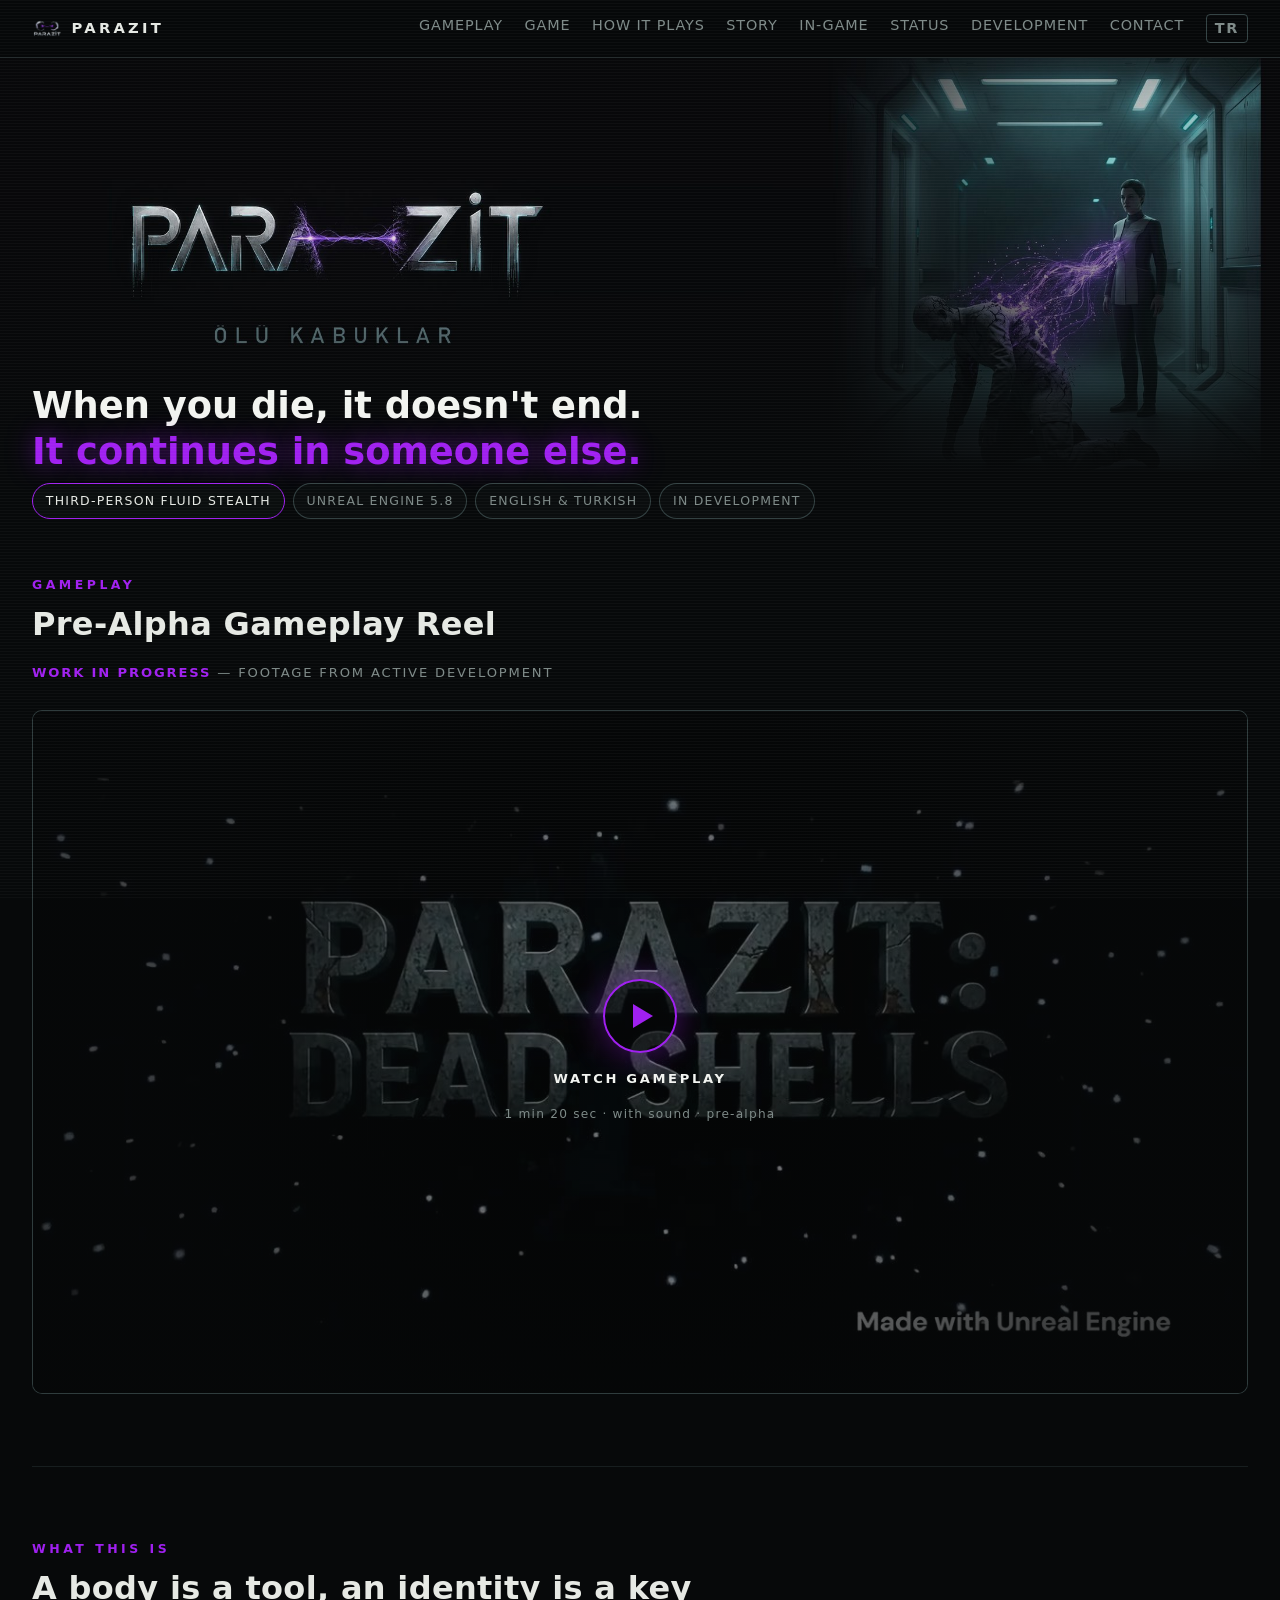
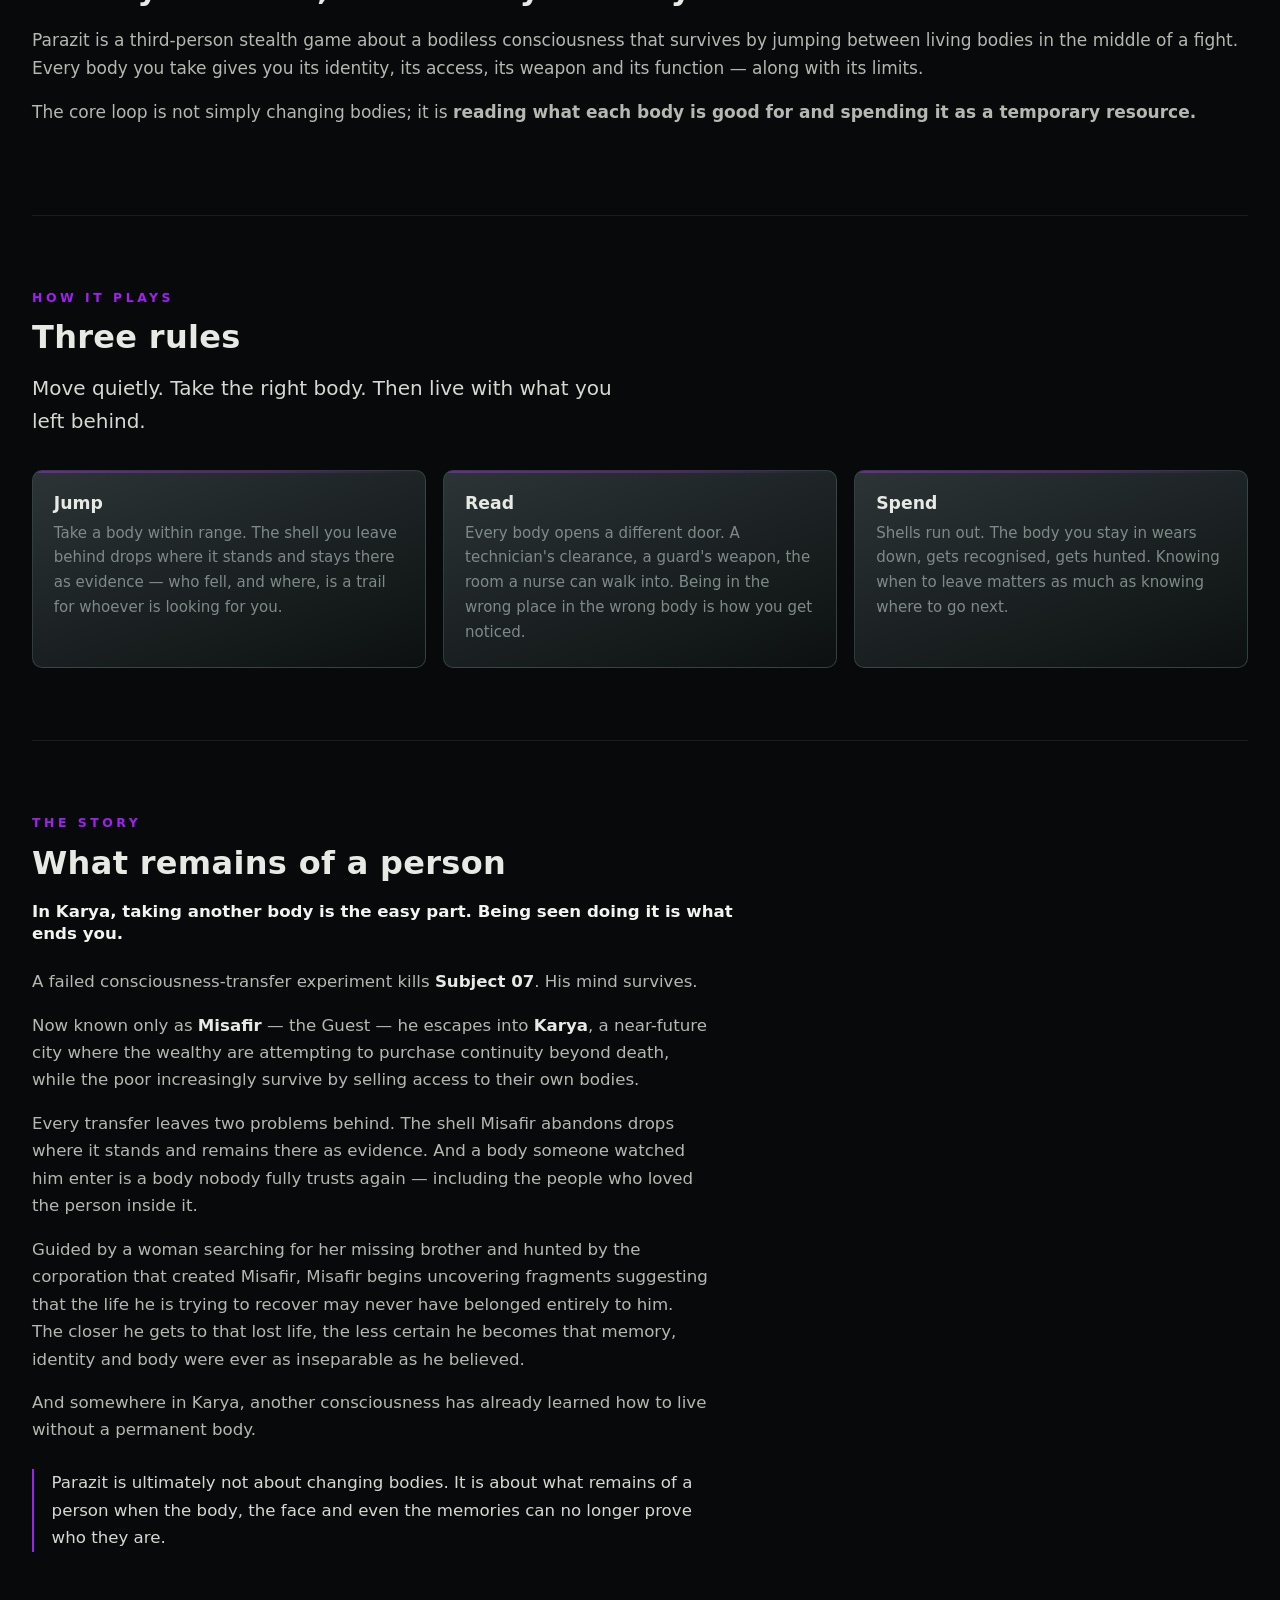
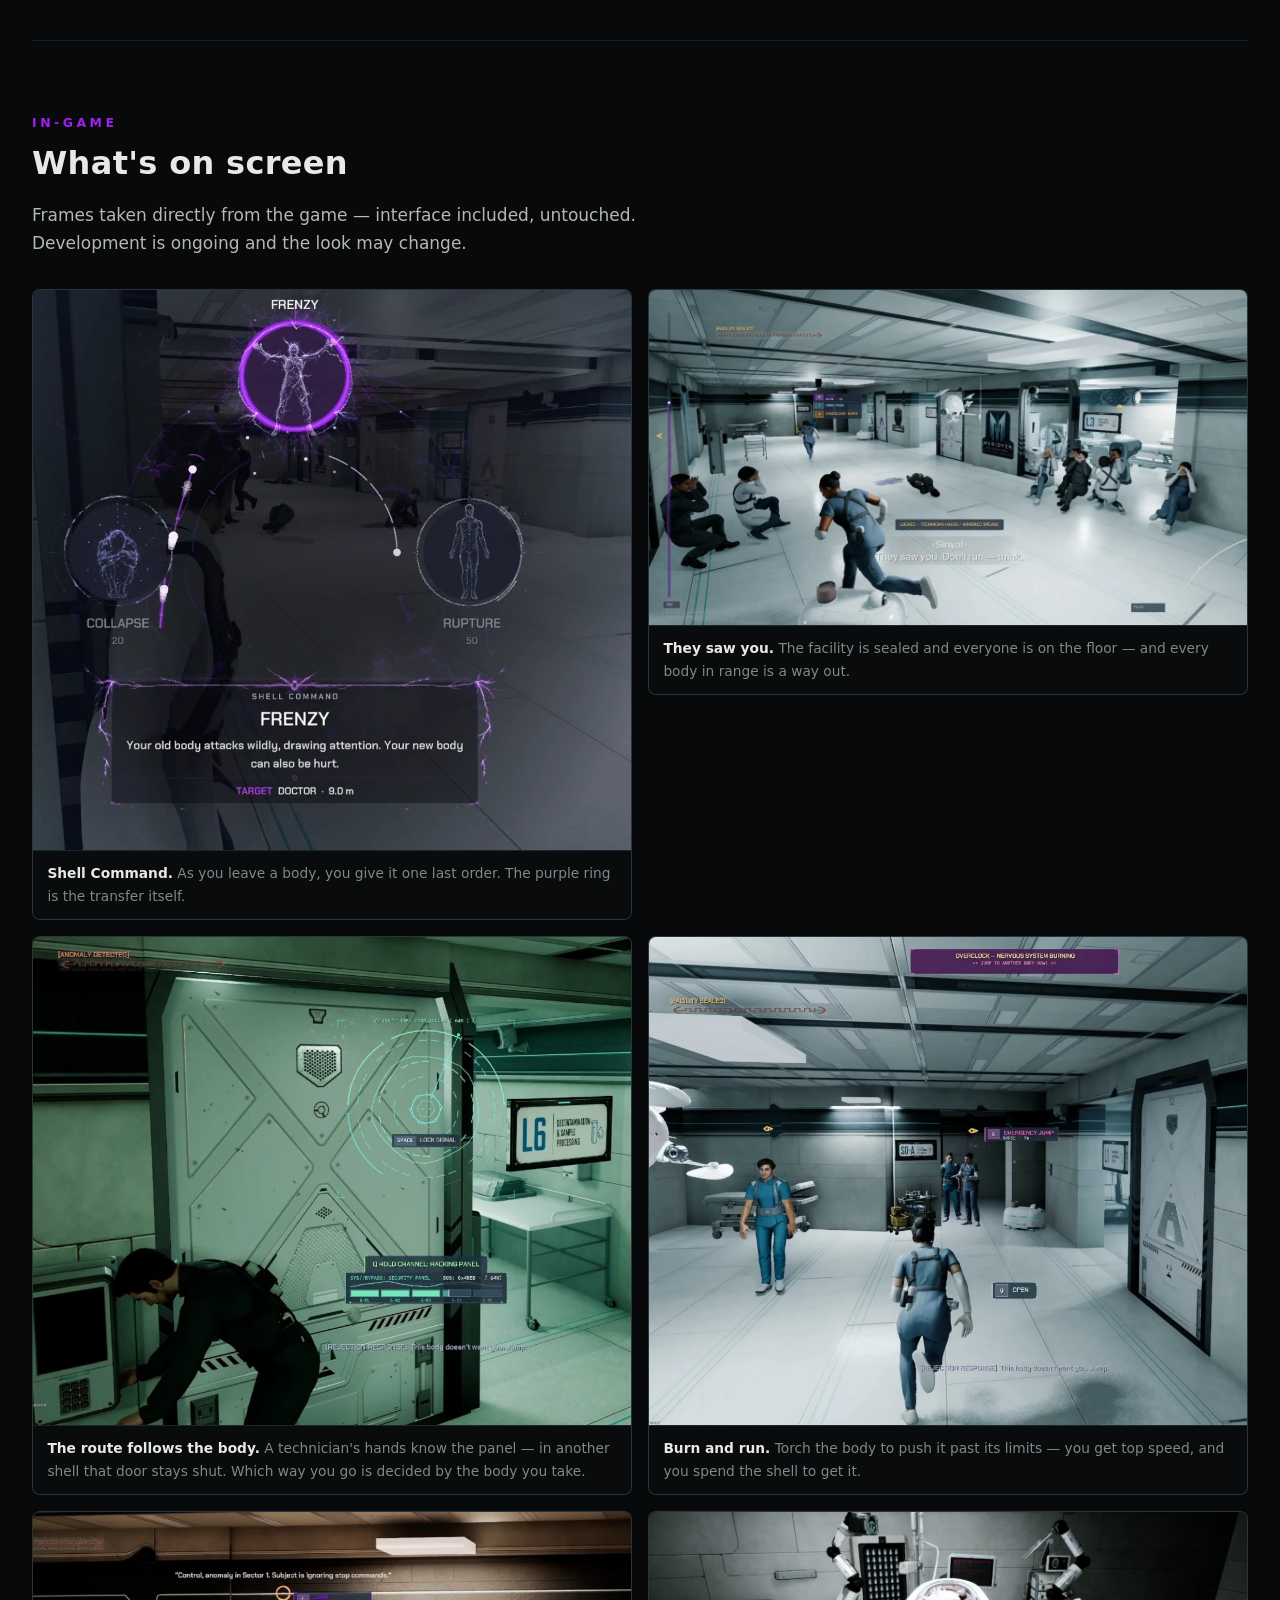
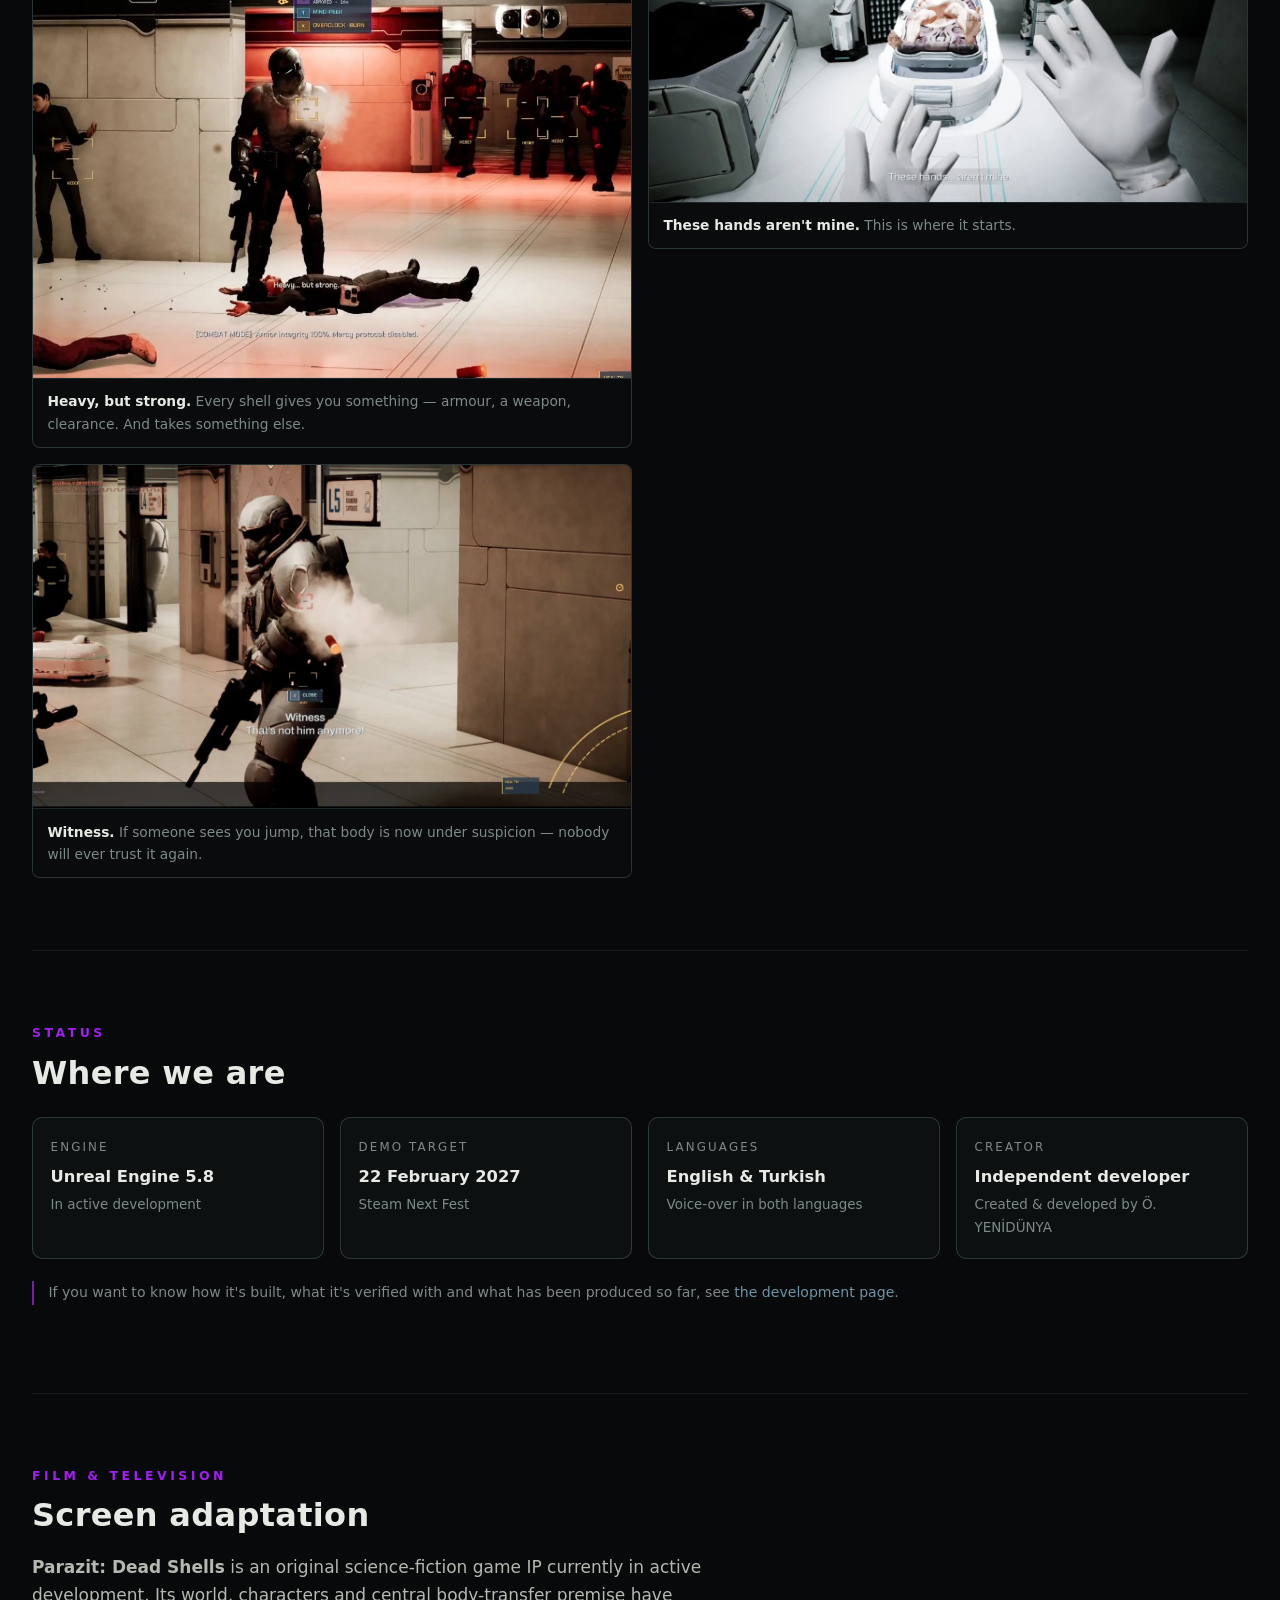
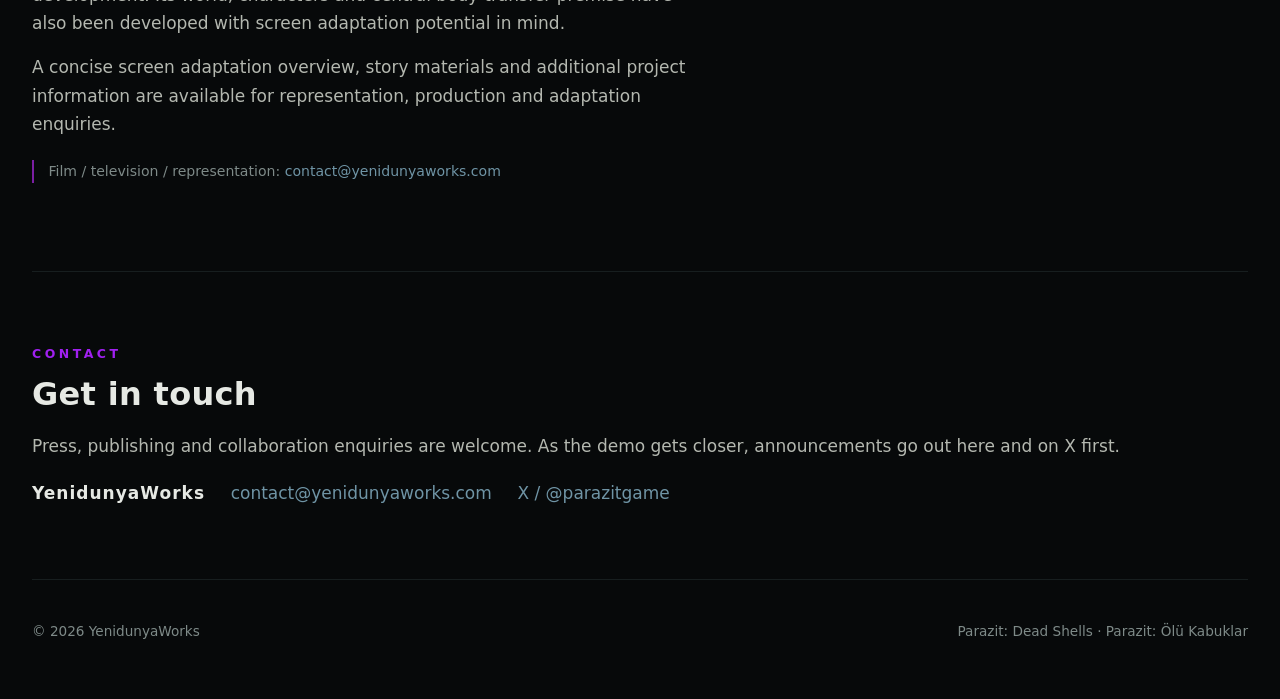
==== commit 33c6f279: "Site guncellendi: 0 yeni, 3 degisen" ====
--- a/en/index.html
+++ b/en/index.html
@@ -144,7 +144,7 @@
           </figure>
           <figure class="oyun-kare">
             <img src="../gorsel/oyun-3.jpg" alt="Overclock warning: nervous system burning, jump to another body now" loading="lazy" width="1109" height="905">
-            <figcaption><b>Burn and run.</b> Torch the body to push its engine past the limit — you get top speed, and you spend the shell to get it.</figcaption>
+            <figcaption><b>Burn and run.</b> Torch the body to push it past its limits — you get top speed, and you spend the shell to get it.</figcaption>
           </figure>
           <figure class="oyun-kare">
             <img src="../gorsel/oyun-4.jpg" alt="An armoured body under red alarm light, a corpse on the floor" loading="lazy" width="1016" height="792">
@@ -156,7 +156,7 @@
           </figure>
           <figure class="oyun-kare">
             <img src="../gorsel/oyun-6.jpg" alt="An armed armoured soldier with a witness subtitle" loading="lazy" width="1280" height="736">
-            <figcaption><b>Witness.</b> If someone sees you jump, nobody trusts that body again — including you.</figcaption>
+            <figcaption><b>Witness.</b> If someone sees you jump, that body is now under suspicion — nobody will ever trust it again.</figcaption>
           </figure>
         </div>
       </section>
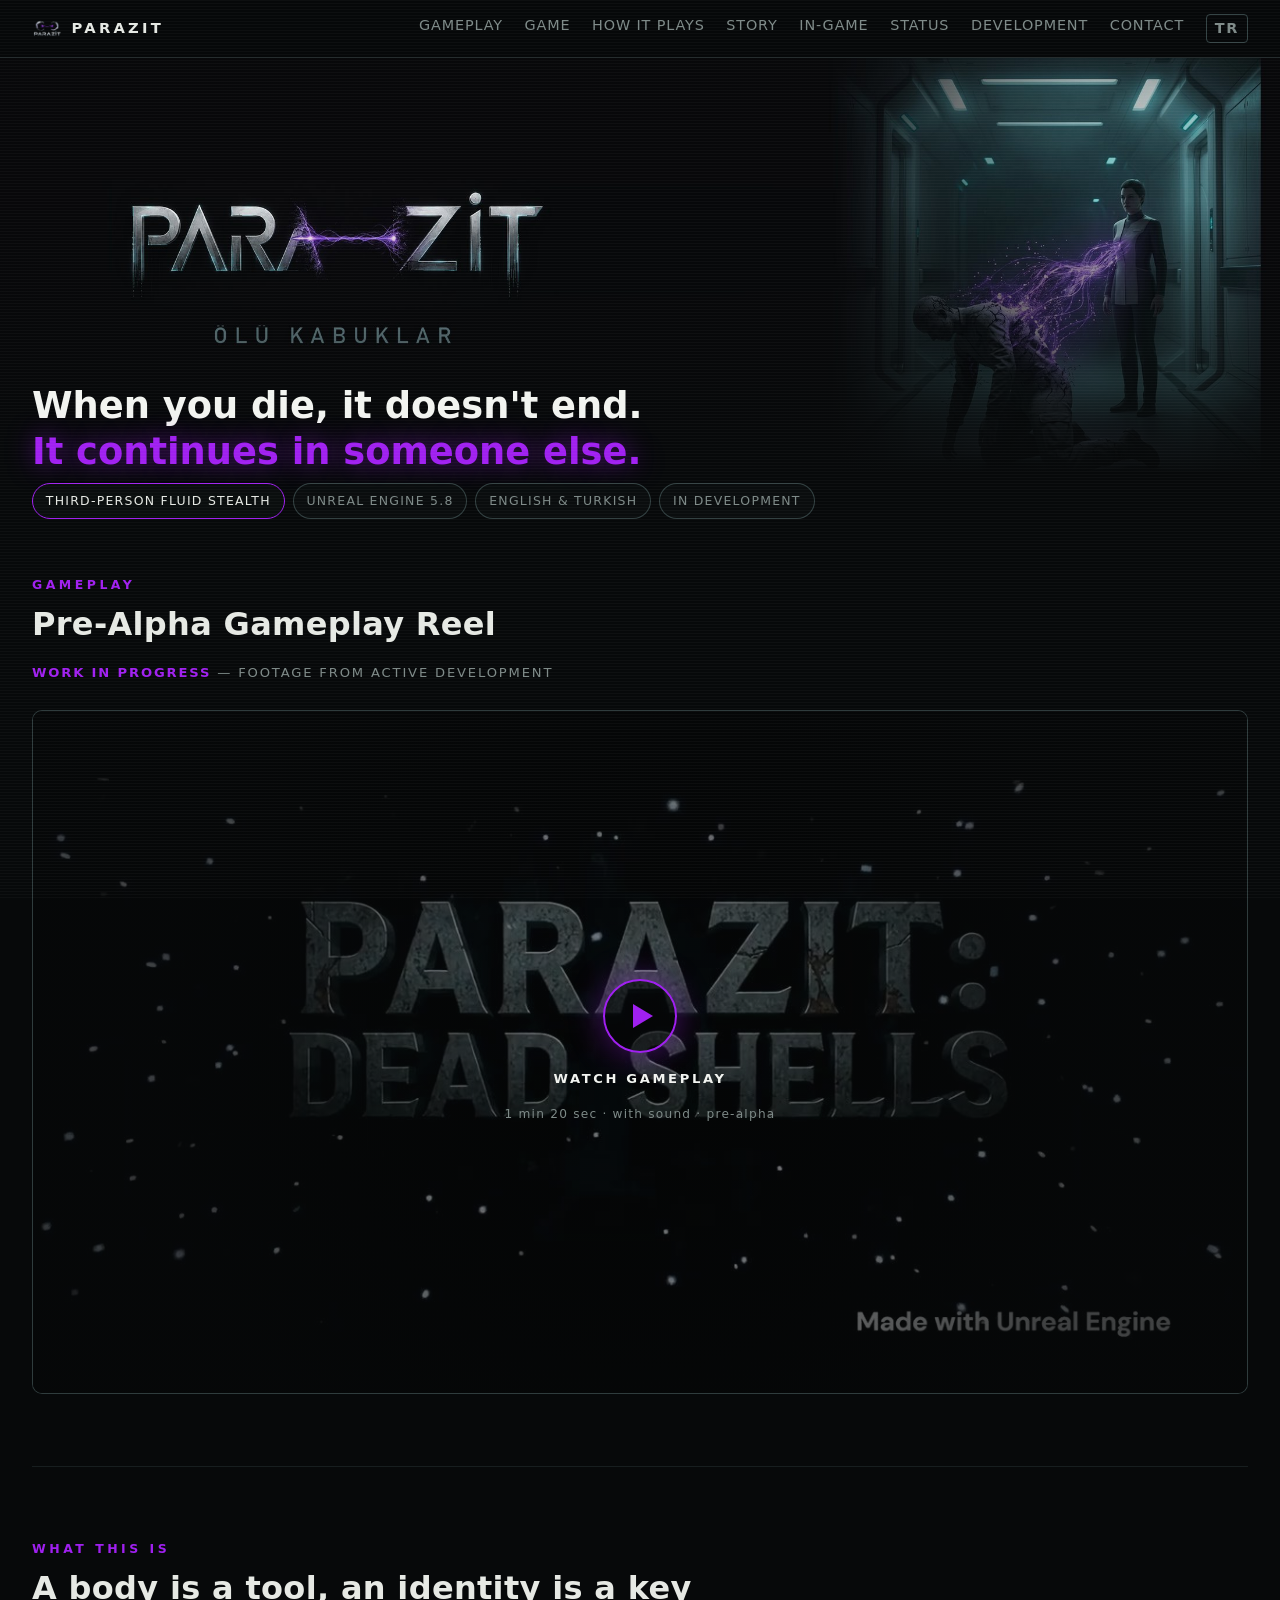
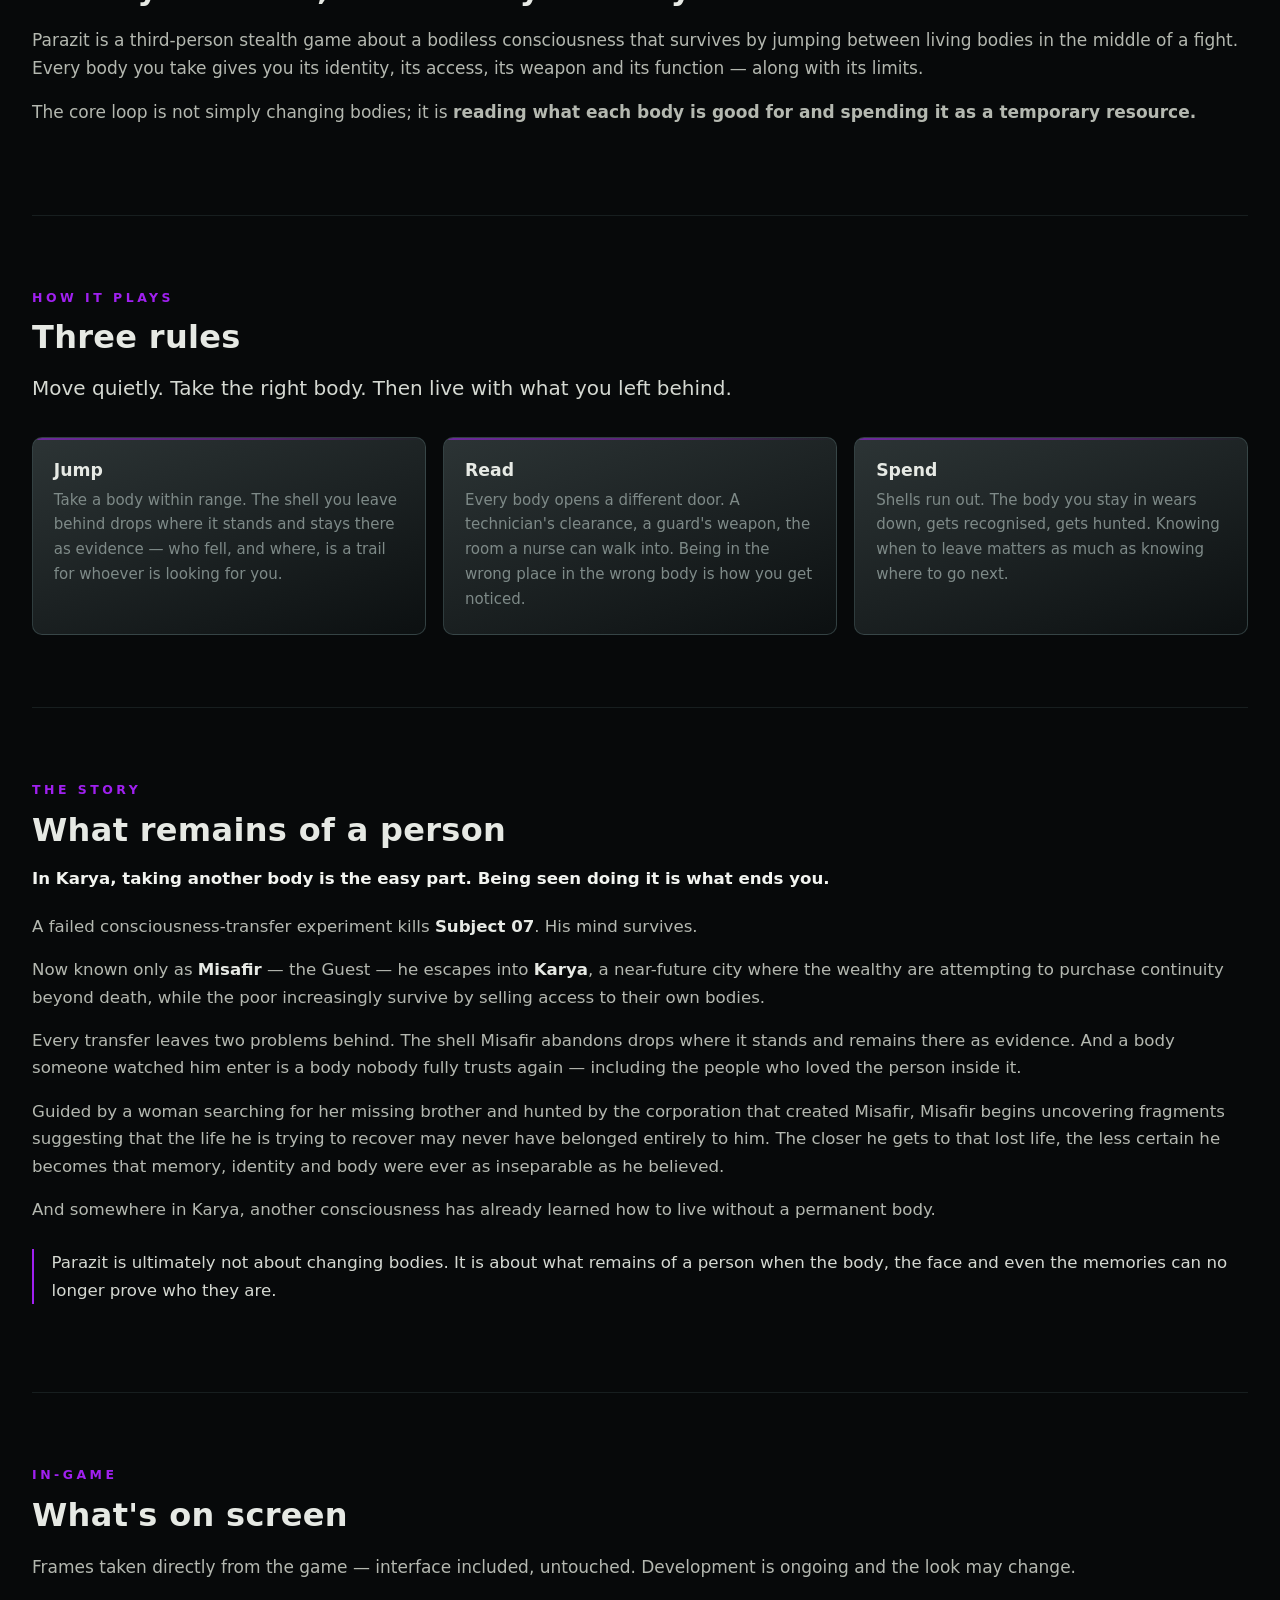
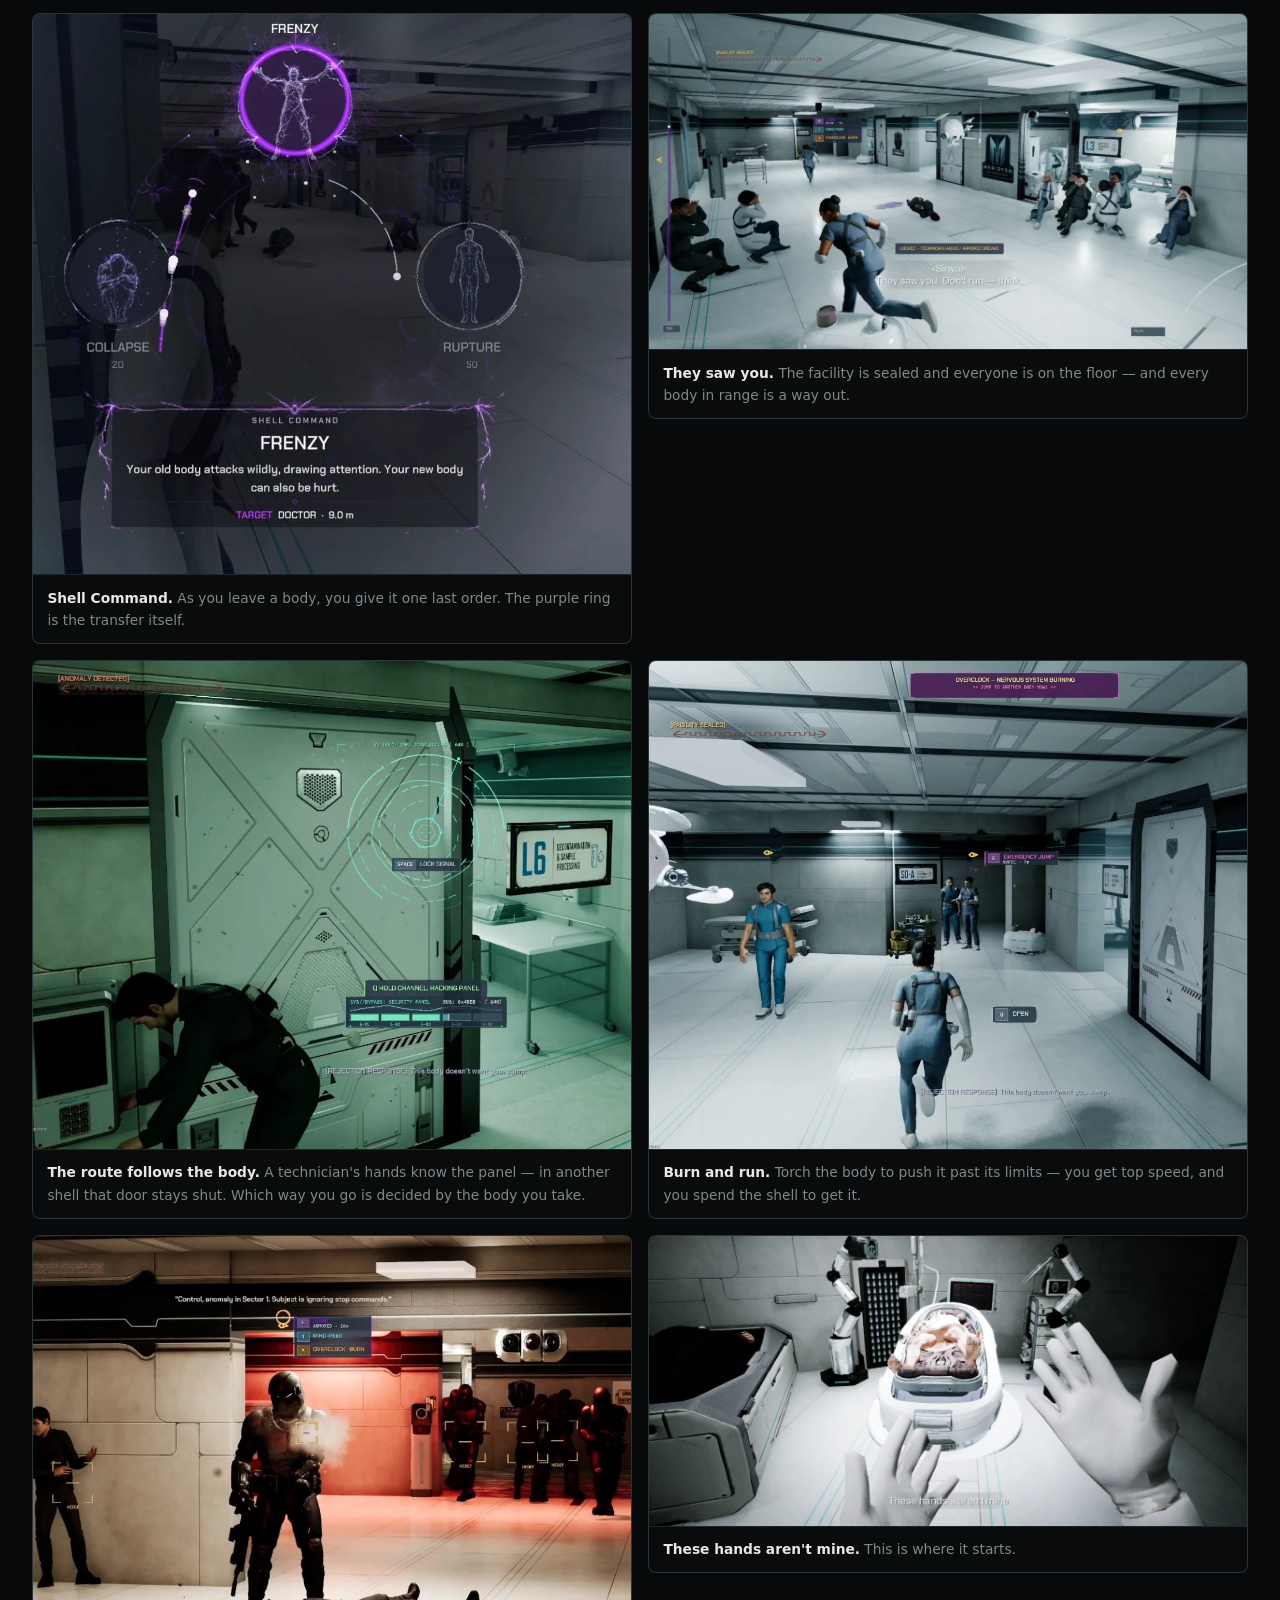
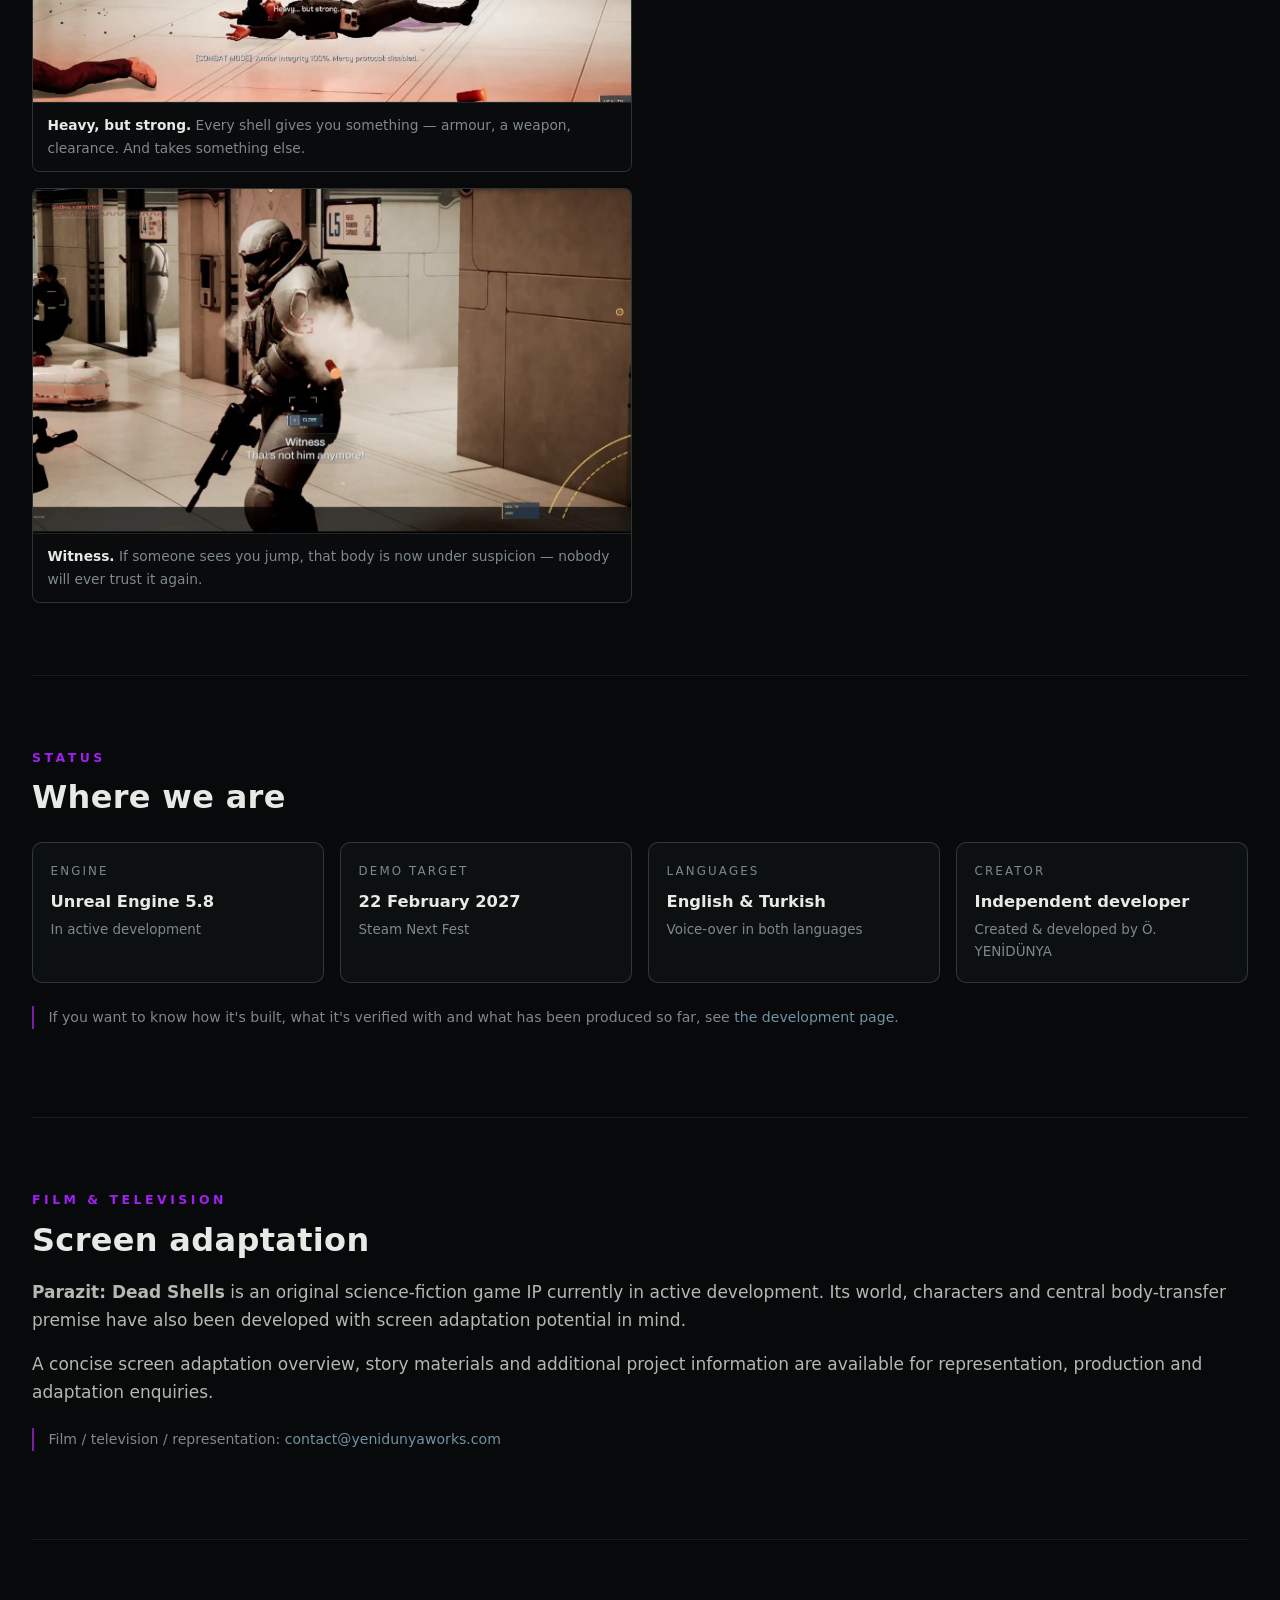
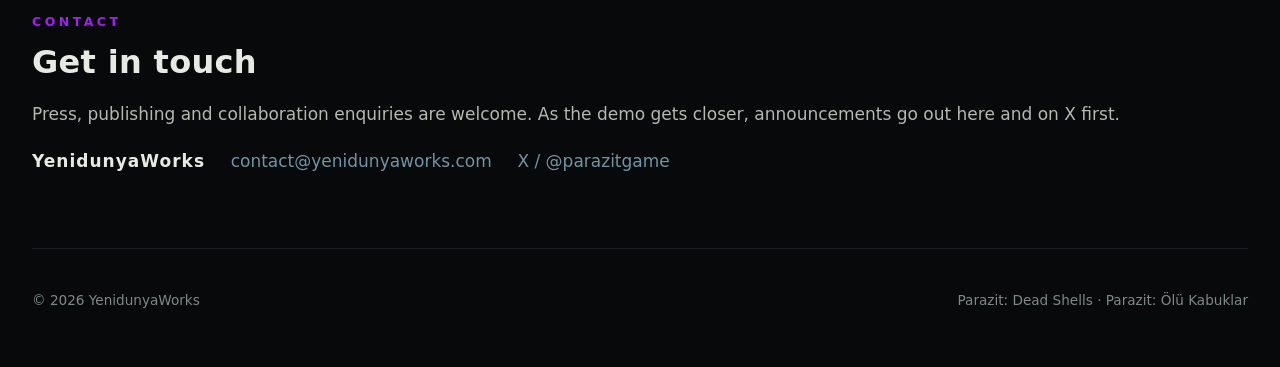
==== commit a40c911b: "Site guncellendi: 0 yeni, 5 degisen" ====
--- a/en/index.html
+++ b/en/index.html
@@ -128,7 +128,7 @@
       <section class="bolum" id="ingame" aria-labelledby="ingame-heading">
         <p class="ust-etiket">In-game</p>
         <h2 id="ingame-heading">What's on screen</h2>
-        <p style="max-width:60ch">Frames taken directly from the game — interface included, untouched. Development is ongoing and the look may change.</p>
+        <p>Frames taken directly from the game — interface included, untouched. Development is ongoing and the look may change.</p>
         <div class="oyun-izgara">
           <figure class="oyun-kare">
             <img src="../gorsel/oyun-1.jpg" alt="Shell Command radial menu: Collapse, Frenzy and Rupture inside a purple ring" loading="lazy" width="1052" height="986">
@@ -189,8 +189,8 @@
       <section class="bolum" id="screen" aria-labelledby="screen-heading">
         <p class="ust-etiket">Film &amp; television</p>
         <h2 id="screen-heading">Screen adaptation</h2>
-        <p style="max-width:62ch"><b>Parazit: Dead Shells</b> is an original science-fiction game IP currently in active development. Its world, characters and central body-transfer premise have also been developed with screen adaptation potential in mind.</p>
-        <p style="max-width:62ch">A concise screen adaptation overview, story materials and additional project information are available for representation, production and adaptation enquiries.</p>
+        <p><b>Parazit: Dead Shells</b> is an original science-fiction game IP currently in active development. Its world, characters and central body-transfer premise have also been developed with screen adaptation potential in mind.</p>
+        <p>A concise screen adaptation overview, story materials and additional project information are available for representation, production and adaptation enquiries.</p>
         <p class="not">Film / television / representation: <a href="mailto:contact@yenidunyaworks.com">contact@yenidunyaworks.com</a></p>
       </section>
 
--- a/style.css
+++ b/style.css
@@ -170,7 +170,7 @@
 
 .kural-giris {
   font-size: clamp(1.05rem, 1.9vw, 1.25rem); color: #D5D9D2;
-  max-width: 46ch; margin-top: -.2rem;
+  margin-top: -.2rem;
 }
 
 /* ---------- mekanik kartları ---------- */
@@ -206,10 +206,10 @@
   border-left: 2px solid var(--mor-dunya); padding-left: .9rem;
 }
 
-.hikaye p { max-width: 64ch; font-size: 1.04rem; }
+.hikaye p { font-size: 1.04rem; }
 .hikaye-acilis {
   font-size: clamp(1.15rem, 2.2vw, 1.45rem); font-weight: 650;
-  color: #F2F4F0; line-height: 1.35; margin-bottom: 1.4rem; max-width: 30ch;
+  color: #F2F4F0; line-height: 1.35; margin-bottom: 1.4rem;
 }
 .hikaye b { color: #E6E9E4; font-weight: 600; }
 .hikaye-kapanis {
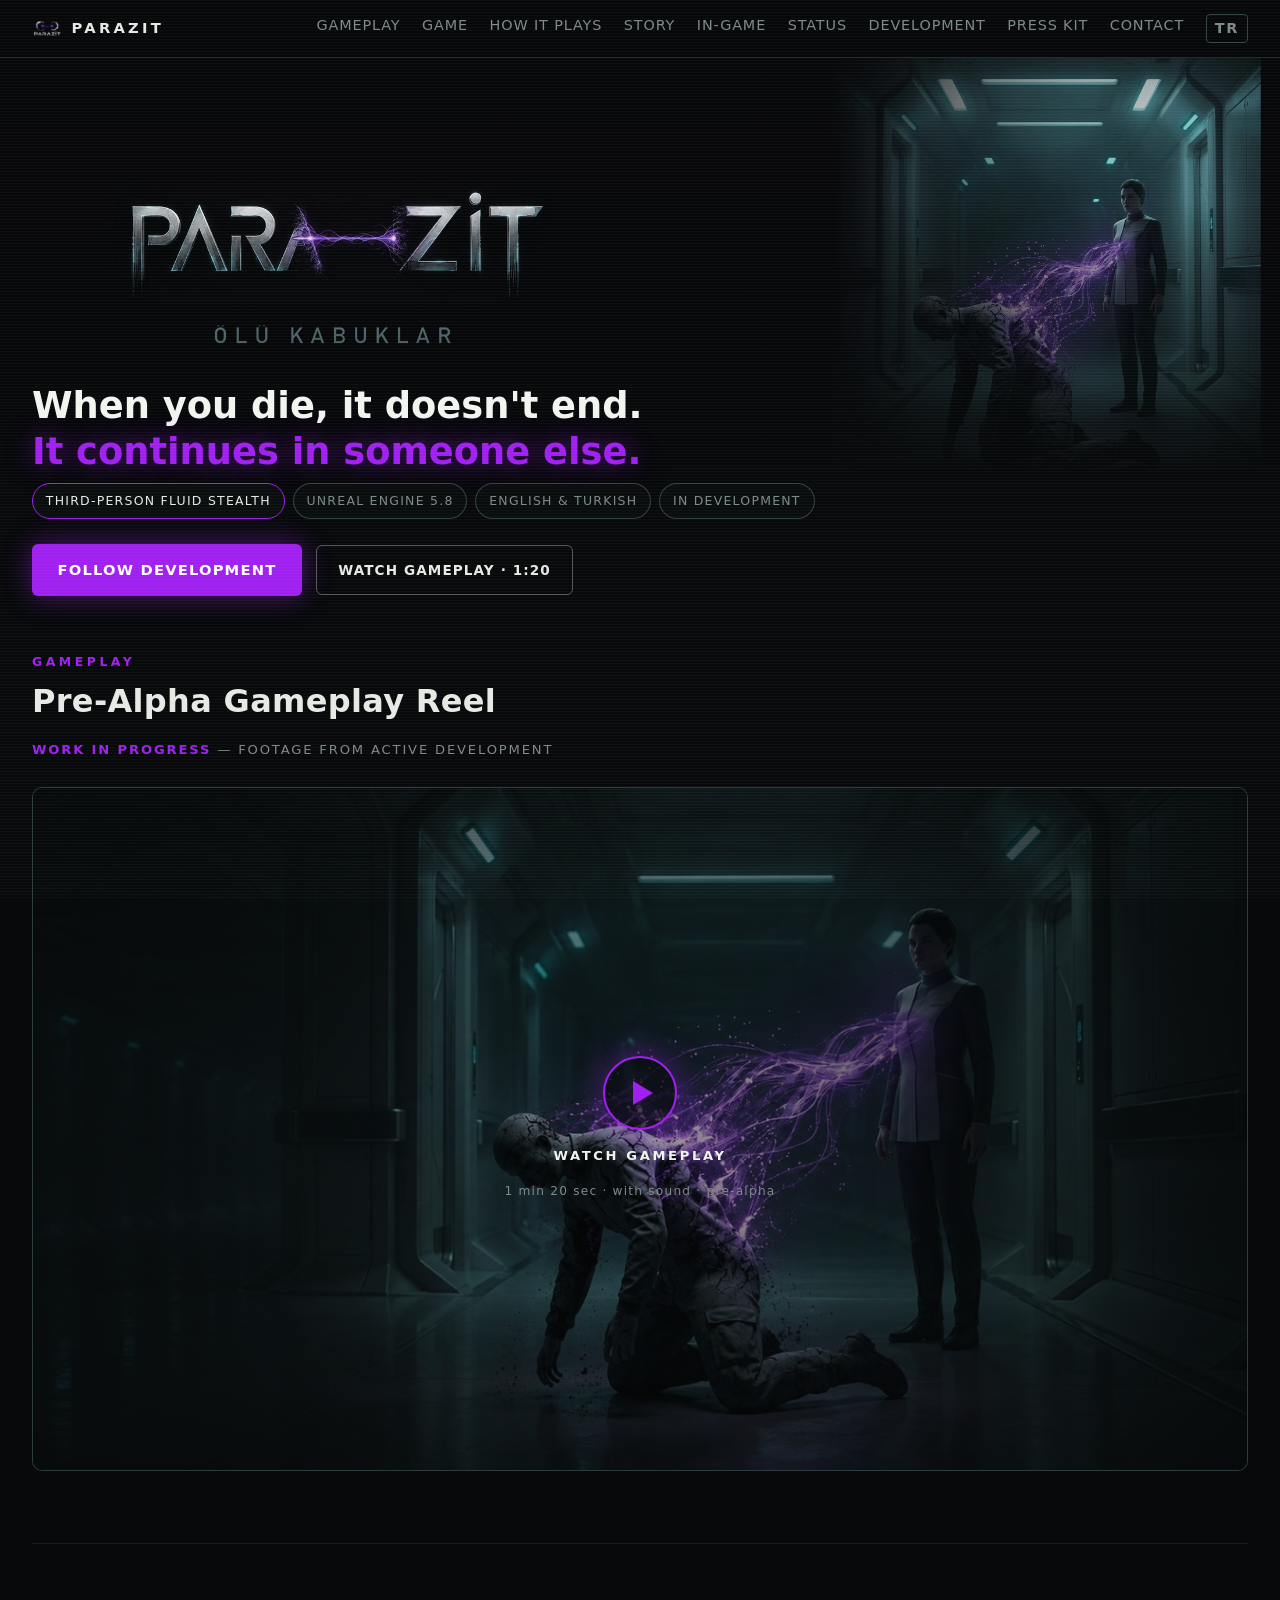
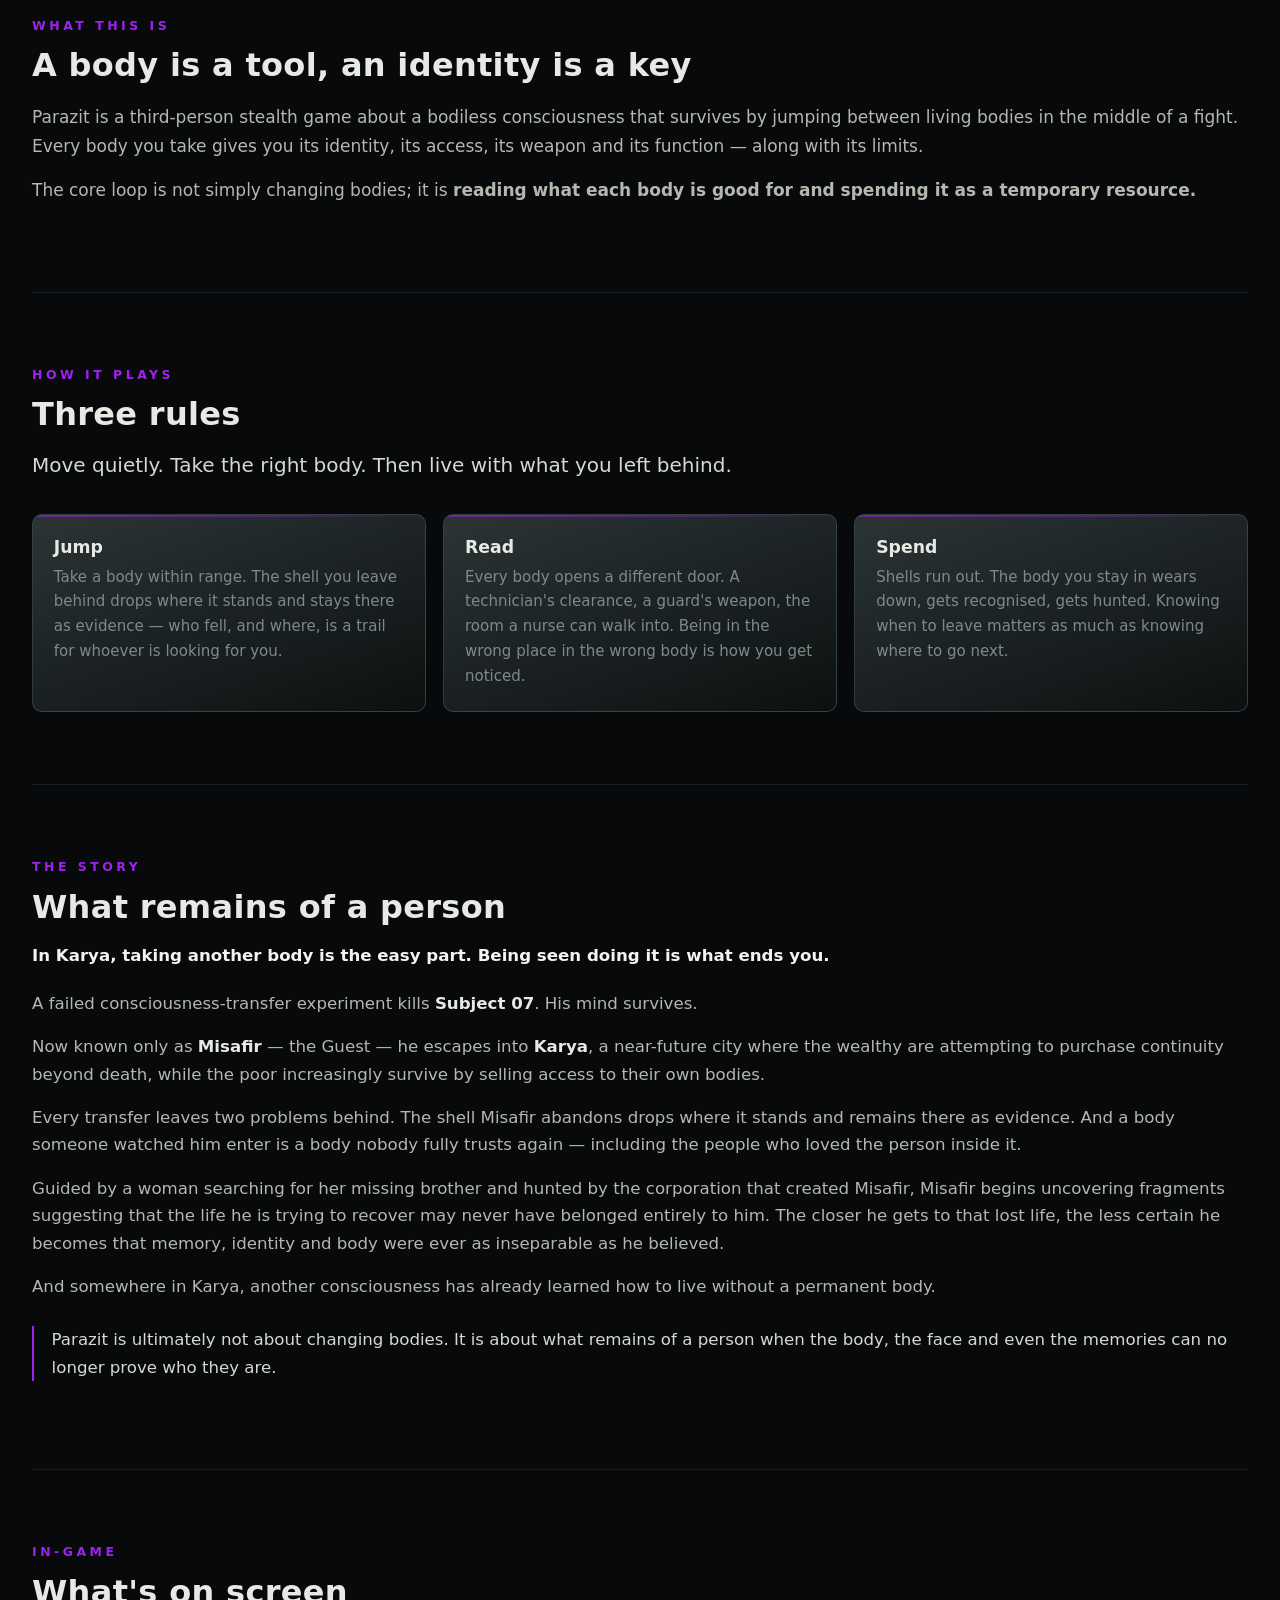
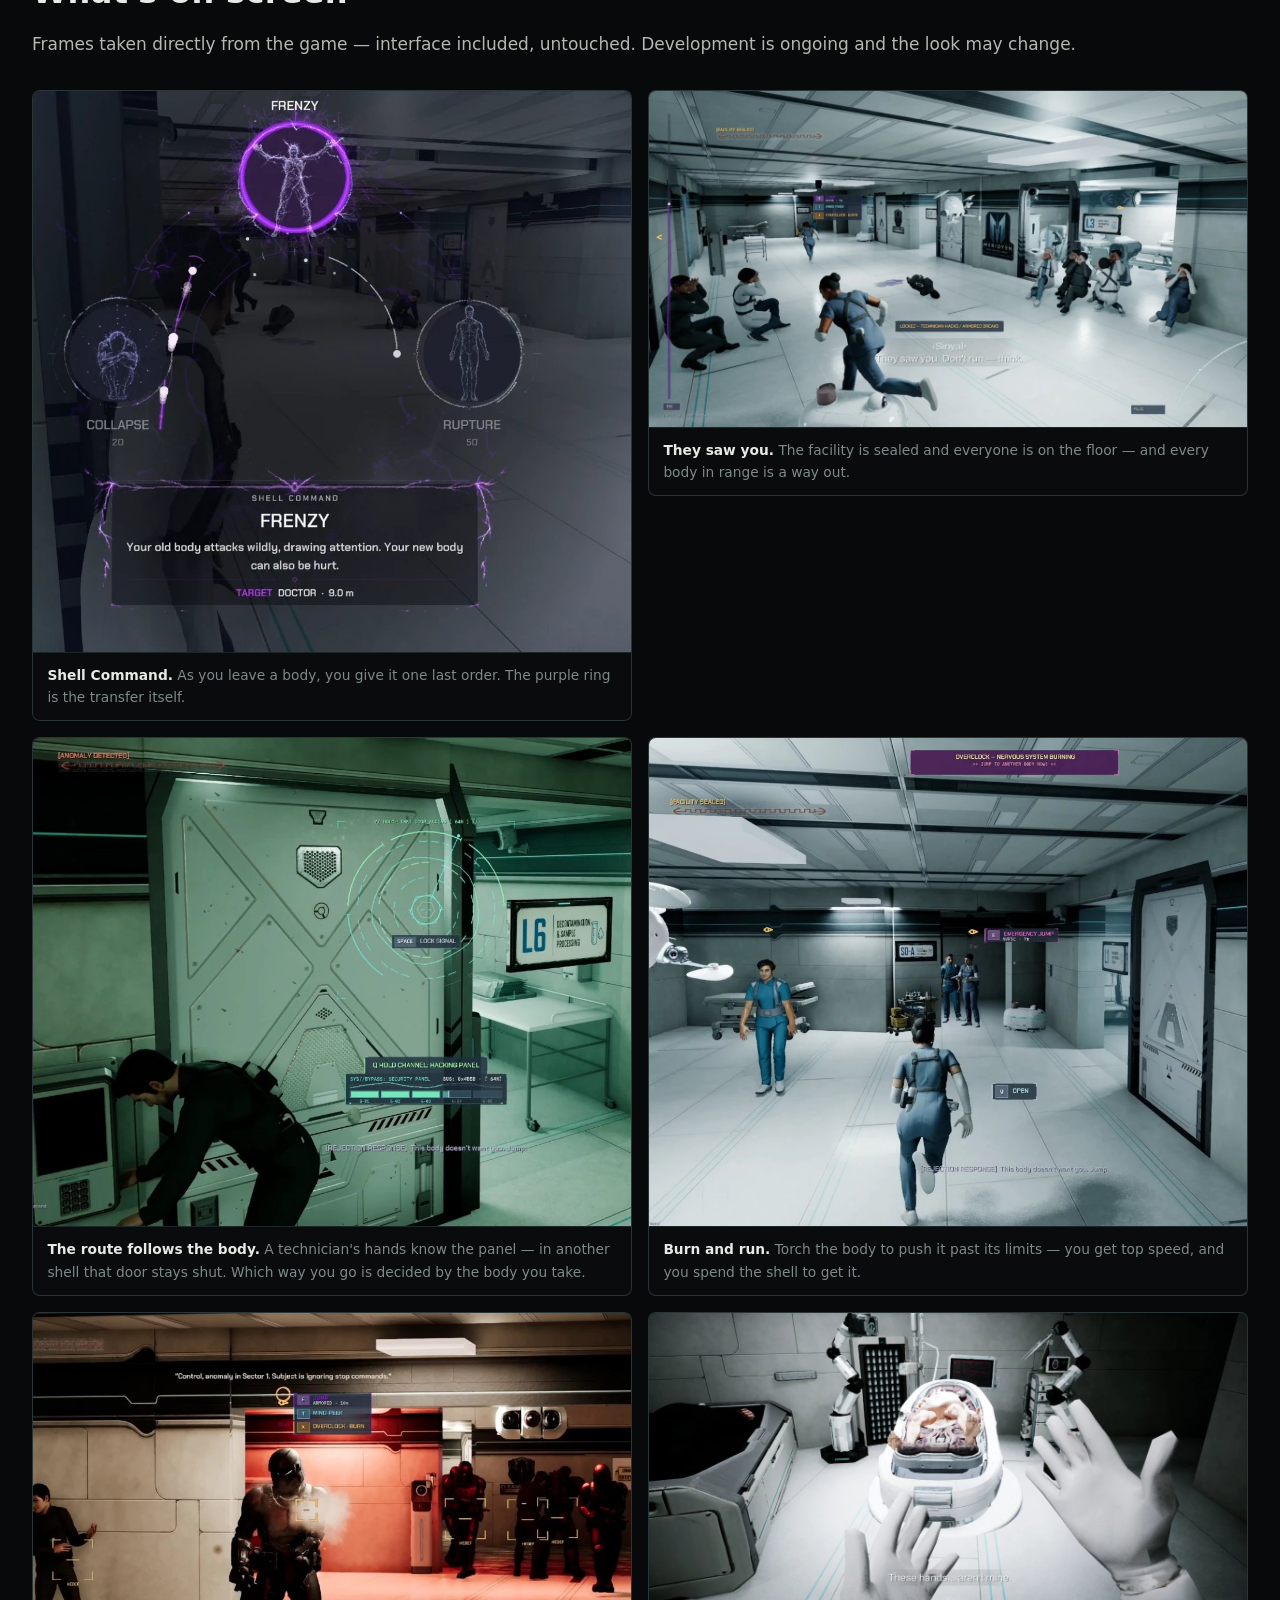
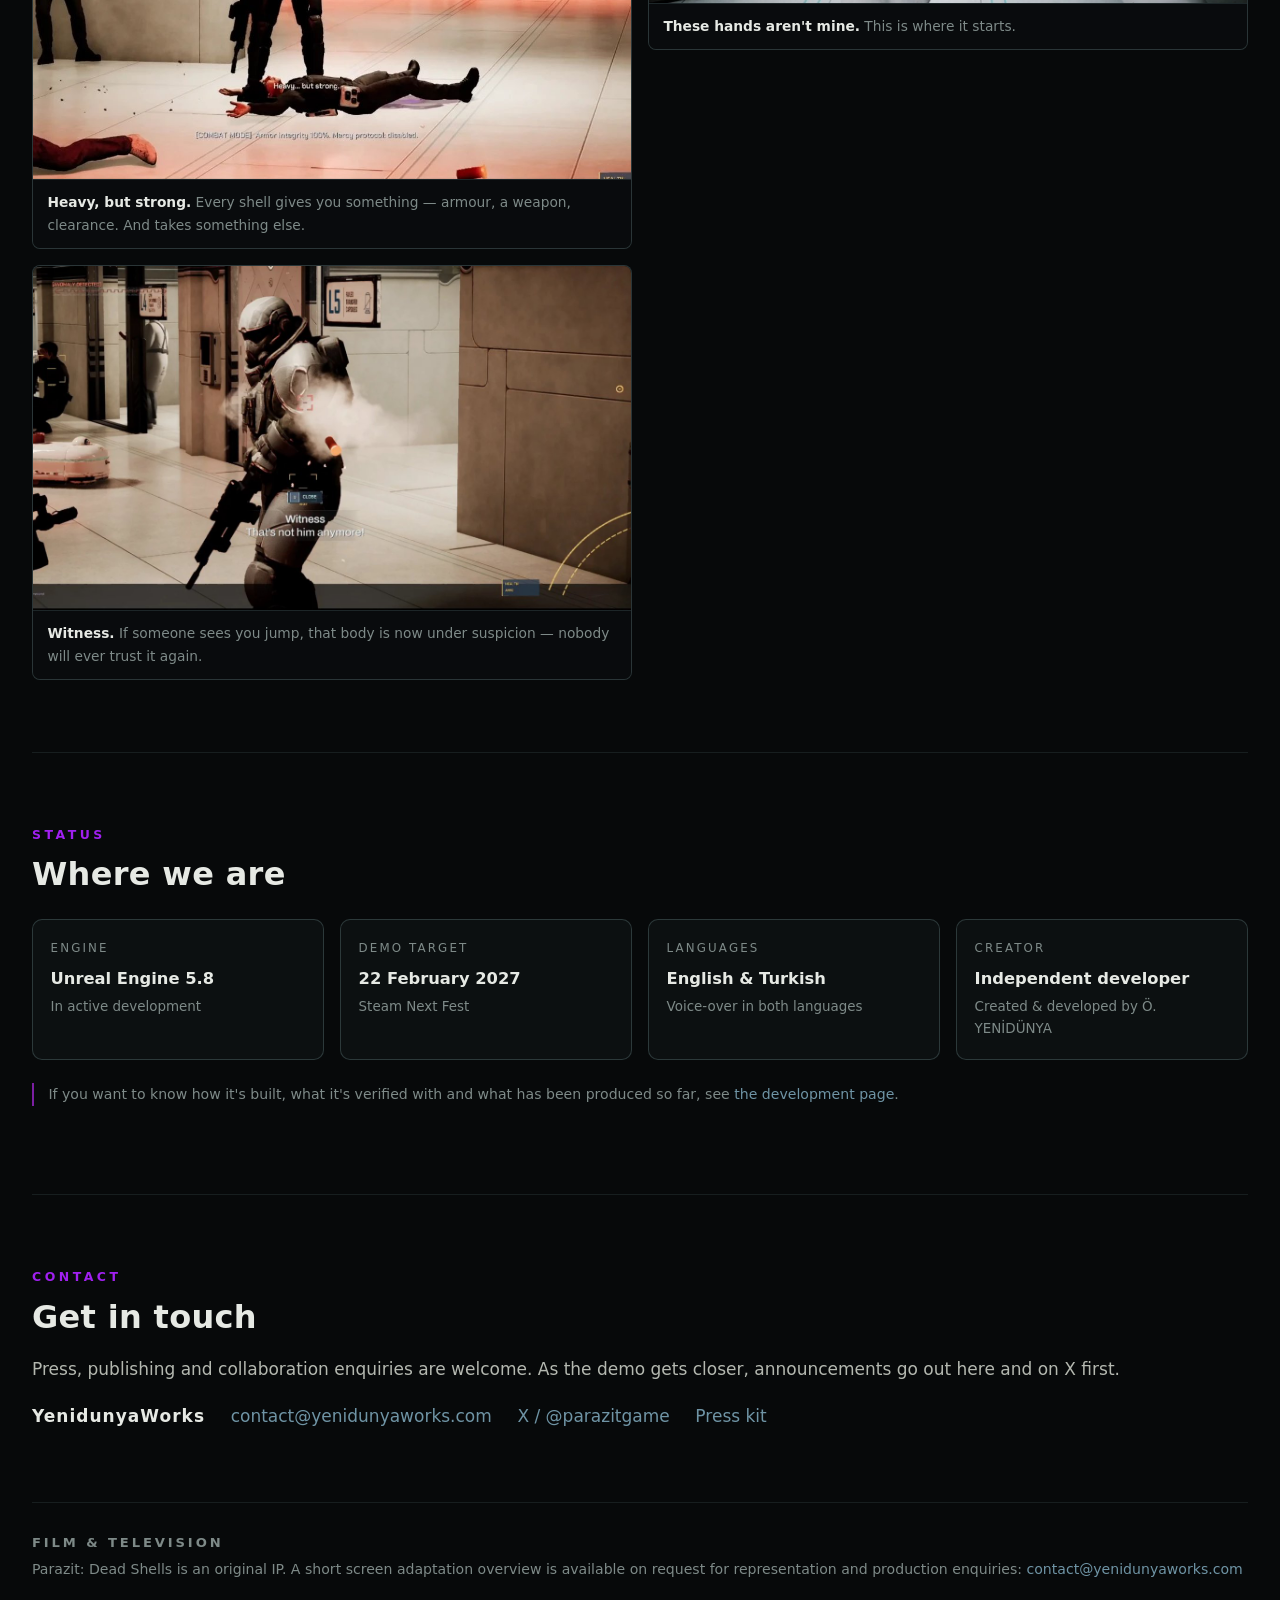
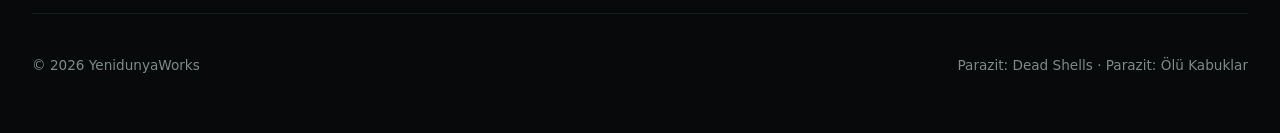
==== commit 04505433: "Site guncellendi: 9 yeni, 6 degisen" ====
--- a/en/index.html
+++ b/en/index.html
@@ -18,7 +18,7 @@
     <meta property="og:url" content="https://yenidunyaworks.com/en/">
     <meta property="og:type" content="website">
     <meta name="twitter:card" content="summary_large_image">
-    <link rel="stylesheet" href="../style.css">
+    <link rel="stylesheet" href="../style.css?v=20261011">
     <!-- Cloudflare Web Analytics -->
     <script type='module' src='https://static.cloudflareinsights.com/beacon.min.js' data-cf-beacon='{"token": "b5ee09957ade4e6d9fecace0fcfb5eaa"}'></script>
   </head>
@@ -38,6 +38,7 @@
           <a href="#ingame">In-game</a>
           <a href="#status">Status</a>
           <a href="development.html">Development</a>
+          <a href="press.html">Press kit</a>
           <a href="#contact">Contact</a>
           <a class="dil" href="../" hreflang="tr" lang="tr">TR</a>
         </nav>
@@ -62,6 +63,14 @@
             <span class="rozet">English &amp; Turkish</span>
             <span class="rozet">In development</span>
           </div>
+          <!-- ANA BUTON (CTA) — Steam sayfası yayına girince YALNIZ bu <a> değişir:
+               href  -> https://store.steampowered.com/app/<APP_ID>/
+               metin -> Wishlist on Steam
+               (rel ve target aynı kalır). Ayrıntı: Pazarlama/site/README.md §Ana buton -->
+          <div class="cta-satir">
+            <a class="buton-ana" href="https://x.com/parazitgame" target="_blank" rel="noopener">Follow Development</a>
+            <a class="buton-ikincil" href="#video">Watch gameplay · 1:20</a>
+          </div>
         </div>
       </section>
 
@@ -70,7 +79,7 @@
         <h2 id="video-heading">Pre-Alpha Gameplay Reel</h2>
         <p class="video-altbilgi"><b>Work in progress</b> — footage from active development</p>
         <div class="video-kutu" role="button" tabindex="0" data-baslik="Parazit: Dead Shells — gameplay video">
-          <img src="../gorsel/video-poster.jpg" alt="A frame from the Parazit: Dead Shells gameplay video" width="1280" height="720" loading="lazy">
+          <img src="../gorsel/video-poster.jpg?v=20261011" alt="Key art: a purple current leaves a cracking, kneeling body and flows into a nurse standing in a facility corridor" width="1280" height="720" loading="lazy">
           <span class="video-oynat">
             <span class="daire" aria-hidden="true"></span>
             <span class="etiket">Watch gameplay</span>
@@ -186,14 +195,6 @@
       </section>
 
 
-      <section class="bolum" id="screen" aria-labelledby="screen-heading">
-        <p class="ust-etiket">Film &amp; television</p>
-        <h2 id="screen-heading">Screen adaptation</h2>
-        <p><b>Parazit: Dead Shells</b> is an original science-fiction game IP currently in active development. Its world, characters and central body-transfer premise have also been developed with screen adaptation potential in mind.</p>
-        <p>A concise screen adaptation overview, story materials and additional project information are available for representation, production and adaptation enquiries.</p>
-        <p class="not">Film / television / representation: <a href="mailto:contact@yenidunyaworks.com">contact@yenidunyaworks.com</a></p>
-      </section>
-
       <section class="bolum" id="contact" aria-labelledby="contact-heading">
         <p class="ust-etiket">Contact</p>
         <h2 id="contact-heading">Get in touch</h2>
@@ -202,7 +203,13 @@
           <span class="studyo">YenidunyaWorks</span>
           <a href="mailto:contact@yenidunyaworks.com">contact@yenidunyaworks.com</a>
           <a href="https://x.com/parazitgame" rel="me noopener">X / @parazitgame</a>
-        </div>
+          <a href="press.html">Press kit</a>
+        </div>
+      </section>
+
+      <section class="bolum ikincil-bolum" id="screen" aria-labelledby="screen-heading">
+        <h2 id="screen-heading">Film &amp; television</h2>
+        <p>Parazit: Dead Shells is an original IP. A short screen adaptation overview is available on request for representation and production enquiries: <a href="mailto:contact@yenidunyaworks.com">contact@yenidunyaworks.com</a></p>
       </section>
 
     </main>
--- a/style.css
+++ b/style.css
@@ -316,3 +316,48 @@
   html { scroll-behavior: auto; }
   *, *::before, *::after { transition: none !important; animation: none !important; }
 }
+
+/* ---------- ana buton (CTA) ----------
+   Steam yayına girince yalnız HTML'deki <a> değişir; sınıf aynı kalır. */
+.cta-satir { display: flex; flex-wrap: wrap; gap: .9rem; align-items: center; margin-top: 1.6rem; }
+.buton-ana {
+  display: inline-block; padding: .85rem 1.6rem; border-radius: 6px;
+  background: var(--mor); color: #fff; font-weight: 700;
+  letter-spacing: .08em; text-transform: uppercase; font-size: .92rem;
+  box-shadow: 0 0 28px rgba(160,32,240,.45);
+  transition: box-shadow .25s ease, transform .25s ease;
+}
+.buton-ana:hover, .buton-ana:focus-visible { color: #fff; box-shadow: 0 0 42px rgba(160,32,240,.75); transform: translateY(-2px); }
+.buton-ikincil {
+  display: inline-block; padding: .8rem 1.3rem; border-radius: 6px;
+  border: 1px solid rgba(180,184,176,.45); color: #E6E9E4;
+  letter-spacing: .08em; text-transform: uppercase; font-size: .85rem; font-weight: 600;
+}
+.buton-ikincil:hover, .buton-ikincil:focus-visible { border-color: var(--mor); color: var(--mor); }
+
+/* ---------- geri plana alınmış bölüm ---------- */
+.ikincil-bolum { padding: 2rem 0; }
+.ikincil-bolum h2 { font-size: .82rem; letter-spacing: .22em; text-transform: uppercase; color: var(--soluk); font-weight: 600; margin-bottom: .5rem; }
+.ikincil-bolum p { font-size: .88rem; color: var(--soluk); margin: 0; }
+
+/* ---------- basın kiti ---------- */
+.bilgi-tablo { display: grid; grid-template-columns: max-content 1fr; gap: .55rem 1.6rem; margin: 1.4rem 0 0; }
+.bilgi-tablo dt { font-size: .76rem; letter-spacing: .16em; text-transform: uppercase; color: var(--soluk); padding-top: .18rem; }
+.bilgi-tablo dd { margin: 0; color: #E6E9E4; }
+.indir-izgara { display: grid; grid-template-columns: repeat(2, minmax(0,1fr)); gap: 1rem; margin-top: 1.6rem; }
+.indir-kart {
+  margin: 0; border: 1px solid rgba(62,79,80,.6); border-radius: 8px; overflow: hidden; background: var(--zemin-2);
+}
+.indir-kart .onizleme { display: grid; place-items: center; aspect-ratio: 16 / 9; background: var(--zemin); padding: 1rem; }
+.indir-kart .onizleme img { max-height: 100%; width: auto; object-fit: contain; }
+.indir-kart .onizleme.dolu { padding: 0; }
+.indir-kart .onizleme.dolu img { width: 100%; height: 100%; object-fit: cover; }
+.indir-kart figcaption { padding: .65rem .9rem; font-size: .84rem; color: var(--soluk); border-top: 1px solid rgba(62,79,80,.4); }
+.indir-kart figcaption a { font-weight: 600; }
+.yer-tutucu { background: rgba(160,32,240,.18); border: 1px dashed var(--mor); padding: .05rem .4rem; border-radius: 3px; color: #E6E9E4; }
+
+@media (max-width: 40rem) {
+  .indir-izgara { grid-template-columns: 1fr; }
+  .bilgi-tablo { grid-template-columns: 1fr; gap: .1rem; }
+  .bilgi-tablo dd { margin-bottom: .6rem; }
+}
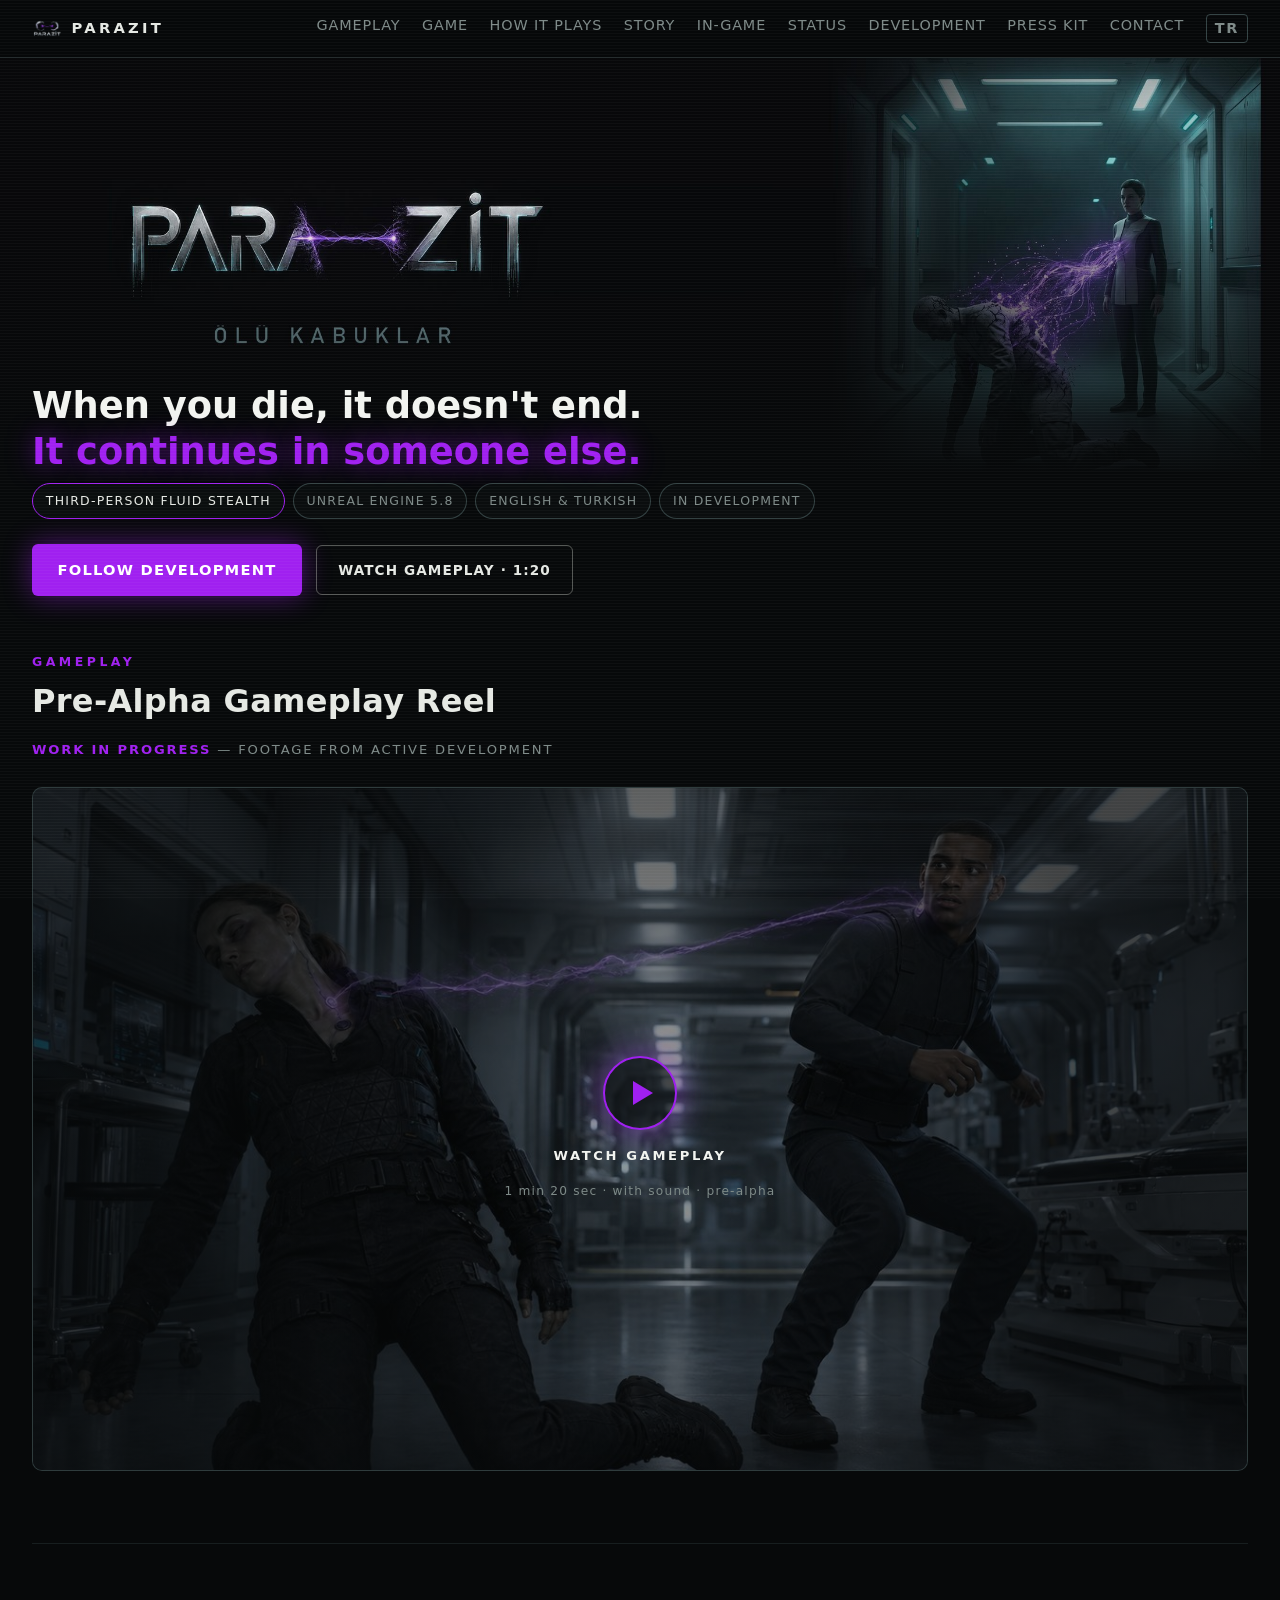
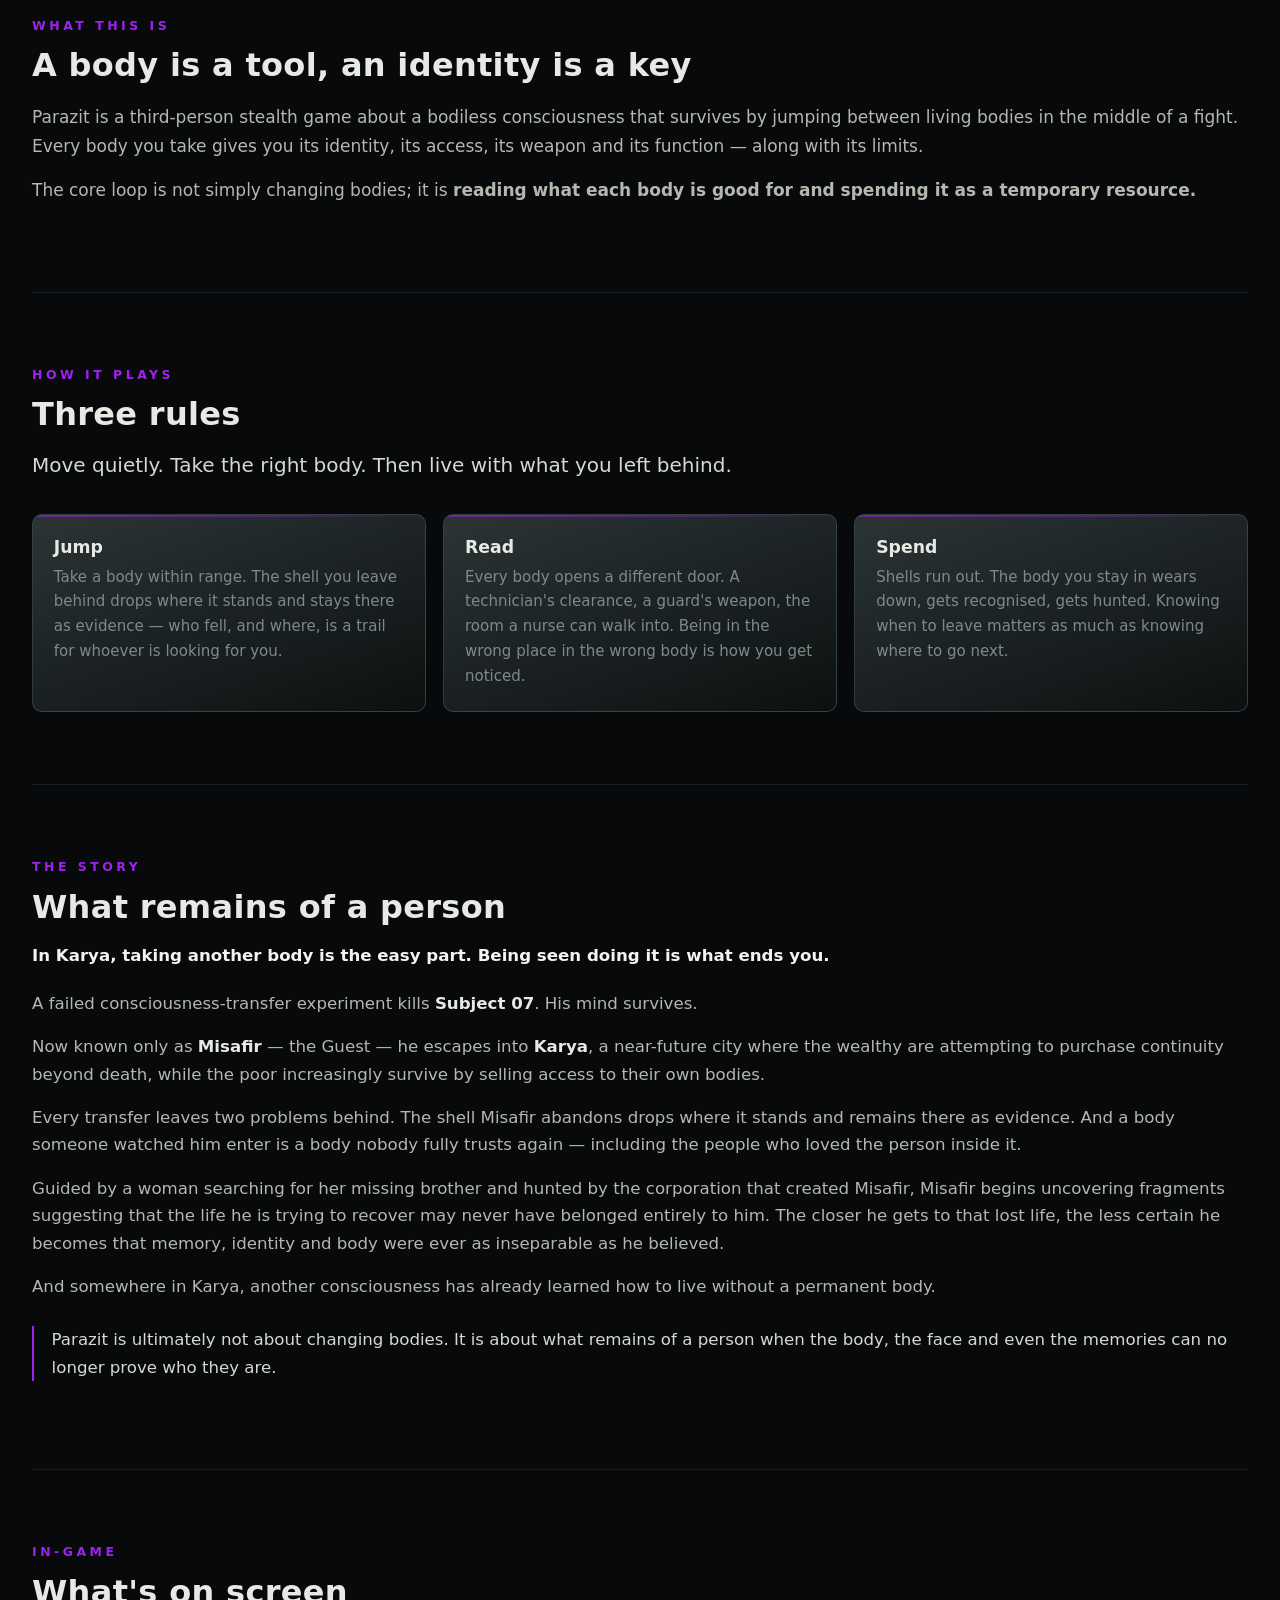
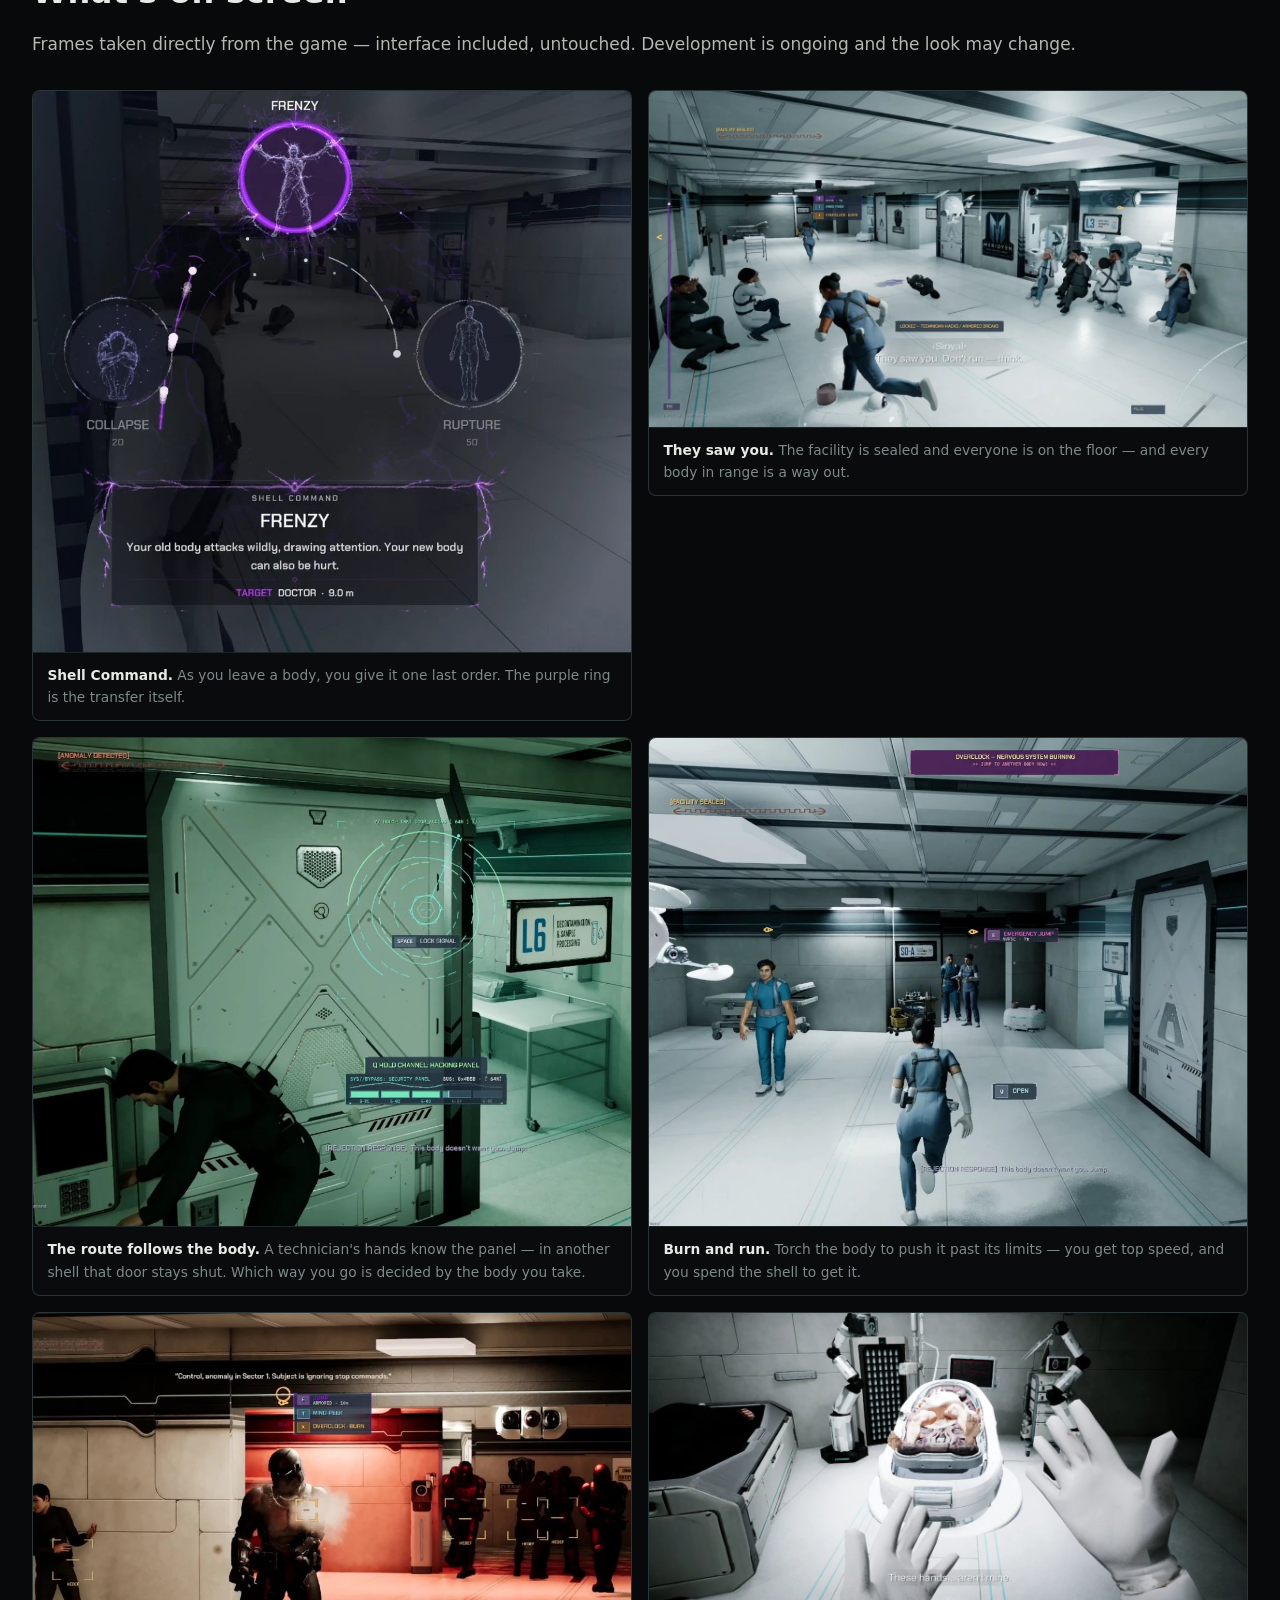
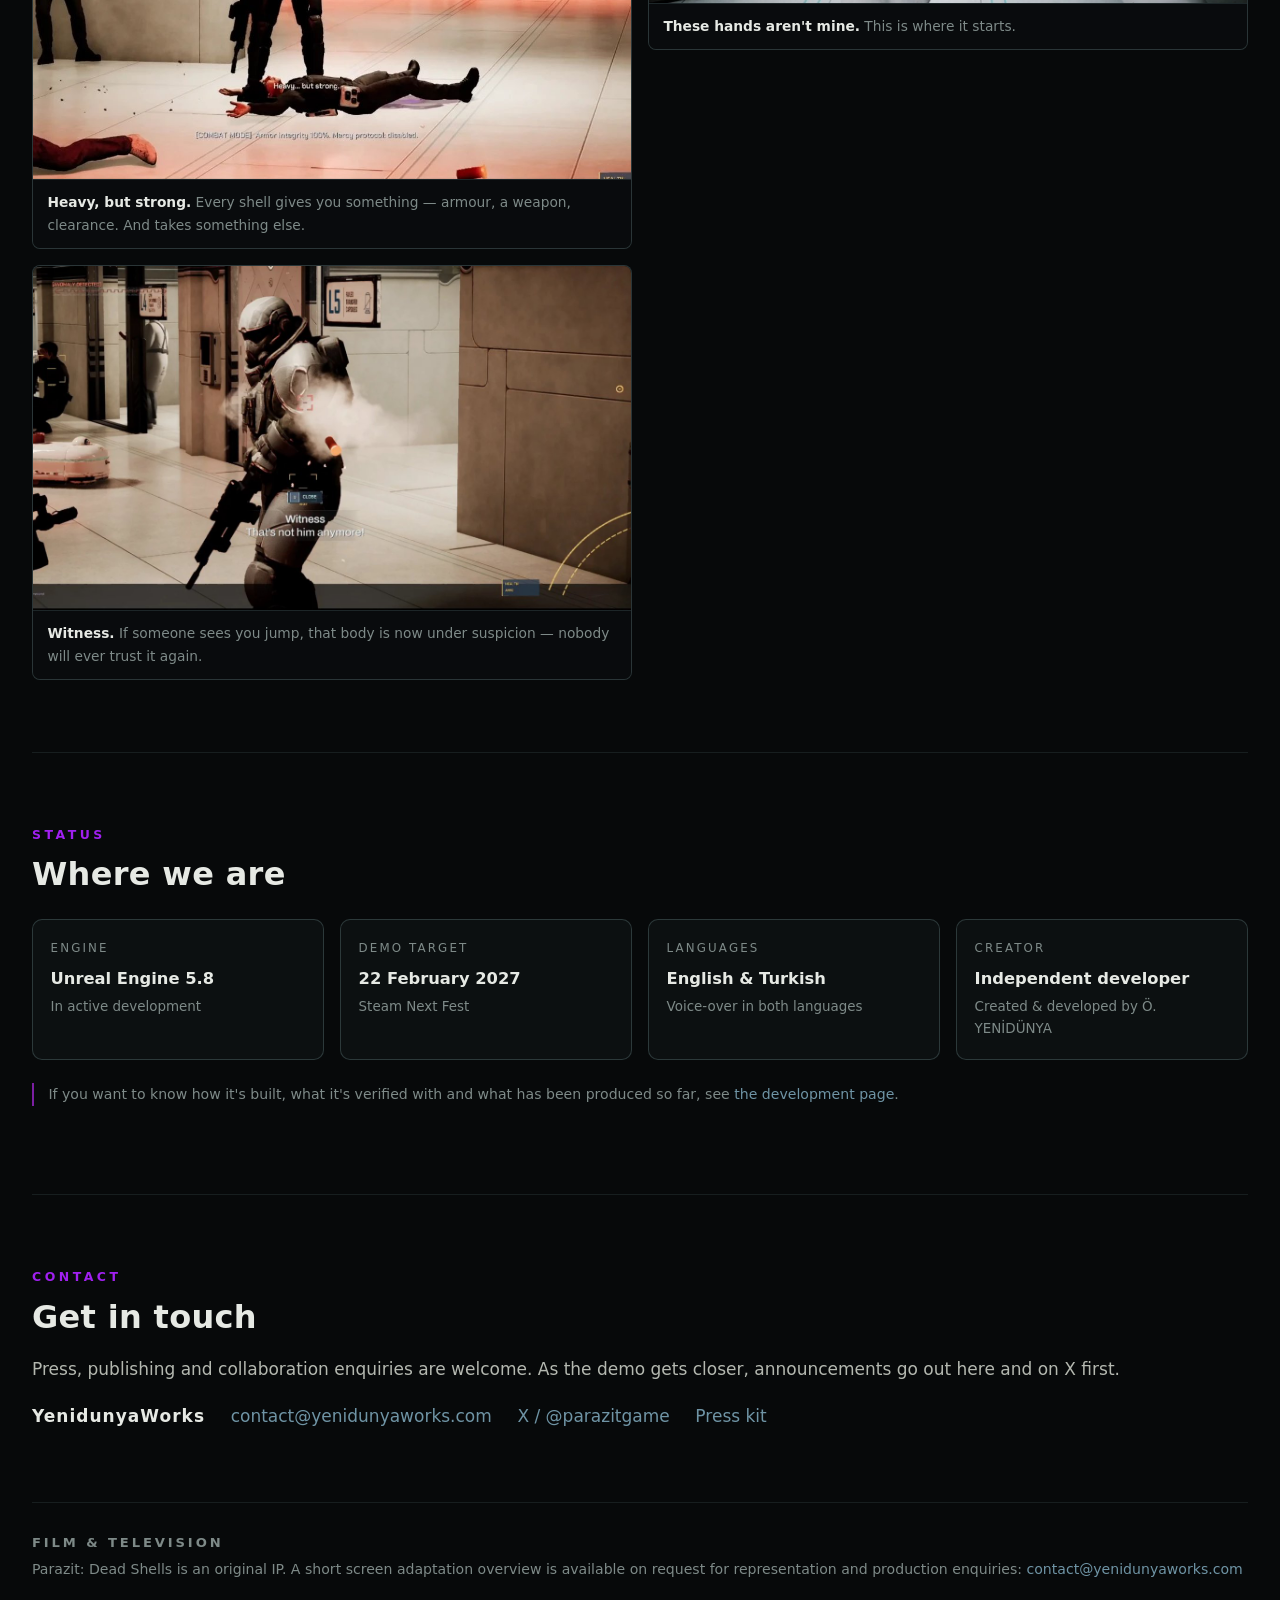
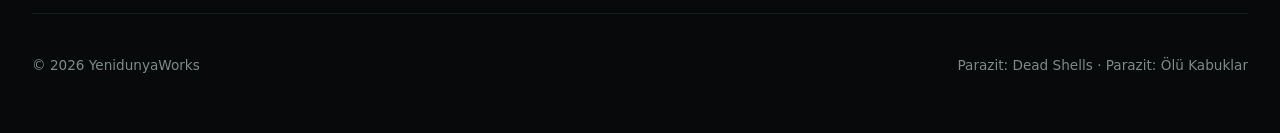
==== commit f264885f: "Site guncellendi: 10 yeni, 8 degisen" ====
--- a/en/index.html
+++ b/en/index.html
@@ -18,7 +18,7 @@
     <meta property="og:url" content="https://yenidunyaworks.com/en/">
     <meta property="og:type" content="website">
     <meta name="twitter:card" content="summary_large_image">
-    <link rel="stylesheet" href="../style.css?v=20261011">
+    <link rel="stylesheet" href="../style.css?v=20261011b">
     <!-- Cloudflare Web Analytics -->
     <script type='module' src='https://static.cloudflareinsights.com/beacon.min.js' data-cf-beacon='{"token": "b5ee09957ade4e6d9fecace0fcfb5eaa"}'></script>
   </head>
@@ -79,7 +79,7 @@
         <h2 id="video-heading">Pre-Alpha Gameplay Reel</h2>
         <p class="video-altbilgi"><b>Work in progress</b> — footage from active development</p>
         <div class="video-kutu" role="button" tabindex="0" data-baslik="Parazit: Dead Shells — gameplay video">
-          <img src="../gorsel/video-poster.jpg?v=20261011" alt="Key art: a purple current leaves a cracking, kneeling body and flows into a nurse standing in a facility corridor" width="1280" height="720" loading="lazy">
+          <img src="../gorsel/video-poster.jpg?v=20261011b" alt="A purple current jumps from a collapsing woman to a man crouching behind her in a bright medical bay" width="1280" height="720" loading="lazy">
           <span class="video-oynat">
             <span class="daire" aria-hidden="true"></span>
             <span class="etiket">Watch gameplay</span>
--- a/style.css
+++ b/style.css
@@ -361,3 +361,8 @@
   .bilgi-tablo { grid-template-columns: 1fr; gap: .1rem; }
   .bilgi-tablo dd { margin-bottom: .6rem; }
 }
+.alt-baslik { margin-top: 2.4rem; }
+.poster-izgara { grid-template-columns: repeat(5, minmax(0,1fr)); }
+.poster-kart .onizleme { aspect-ratio: 2 / 3; }
+@media (max-width: 62rem) { .poster-izgara { grid-template-columns: repeat(3, minmax(0,1fr)); } }
+@media (max-width: 40rem) { .poster-izgara { grid-template-columns: repeat(2, minmax(0,1fr)); } }
